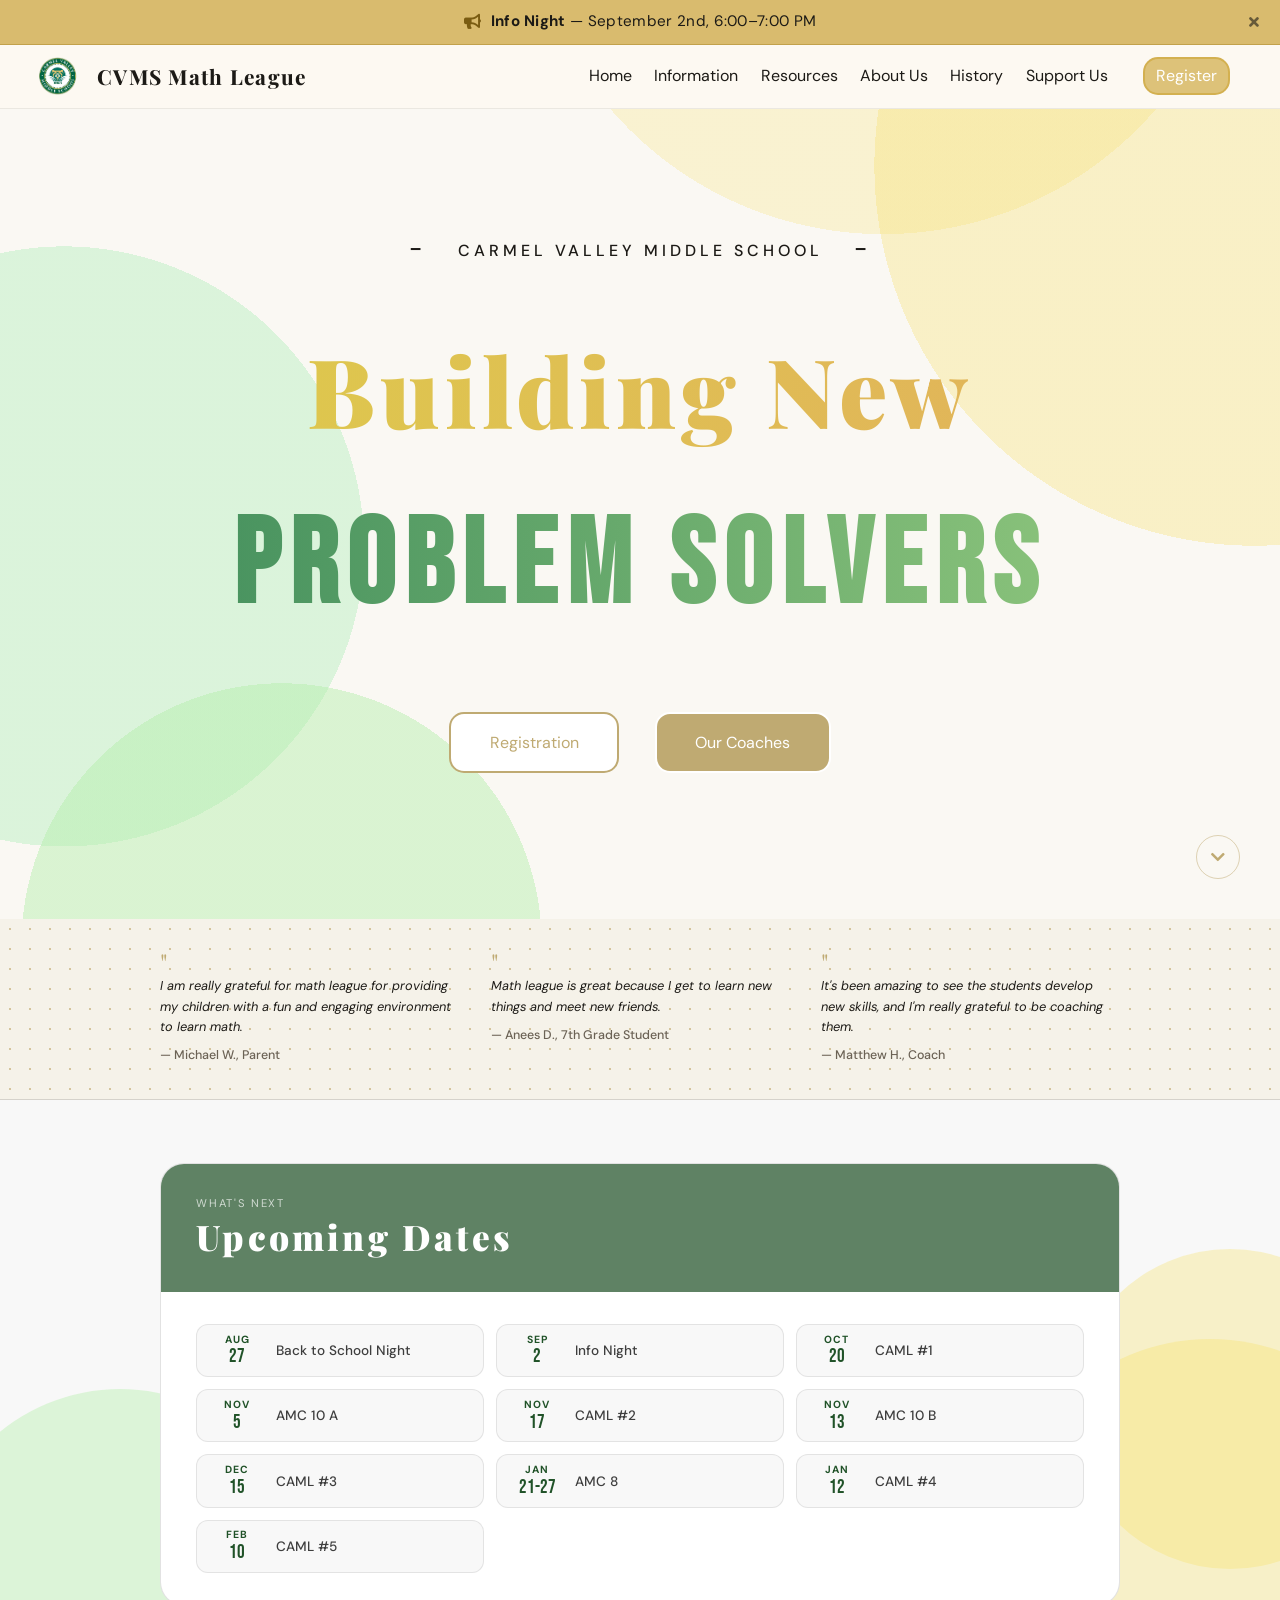
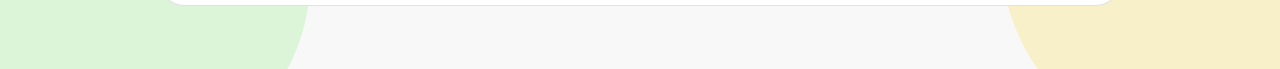
==== index.html @ 403bf240 "banner" ====
<!doctype html>
<html lang="en">
  <head>
    <!-- Google tag (gtag.js) -->
    <script async src="https://www.googletagmanager.com/gtag/js?id=G-4E631X28H0"></script>
    <script>
      window.dataLayer = window.dataLayer || [];
      function gtag(){dataLayer.push(arguments);}
      gtag('js', new Date());

      gtag('config', 'G-4E631X28H0');
    </script>
    <meta charset="UTF-8" />
    <meta
      name="viewport"
      content="width=device-width, initial-scale=1.0, viewport-fit=cover"
    />
    <title>CVMS Math League</title>
    <link rel="preconnect" href="https://fonts.googleapis.com" />
    <link rel="preconnect" href="https://fonts.gstatic.com" crossorigin />
    <link
      href="https://fonts.googleapis.com/css2?family=Playfair+Display:ital,wght@0,400..900;1,400..900&display=swap"
      rel="stylesheet"
    />
    <link
      href="https://fonts.googleapis.com/css2?family=Bebas+Neue&display=swap"
      rel="stylesheet"
    />
    <link
      href="https://fonts.googleapis.com/css2?family=DM+Sans:wght@300;400;500&family=DM+Serif+Display:ital@0;1&display=swap"
      rel="stylesheet"
    />
    <link rel="stylesheet" href="global.css" />
    <link rel="stylesheet" href="home.css" />
    <link
      rel="stylesheet"
      href="https://use.fontawesome.com/releases/v5.14.0/css/all.css"
    />
  </head>
  <body>
    <div class="container">
      <div class="announcement-banner" id="announcement-banner">
        <p class="announcement-banner__text">
          <i class="fas fa-bullhorn"></i>
          <span><strong>Info Night</strong> &mdash; September 2nd, 6:00&ndash;7:00 PM</span>
        </p>
        <button
          class="announcement-banner__close"
          id="announcement-close"
          aria-label="Dismiss announcement"
        >
          <i class="fas fa-times"></i>
        </button>
      </div>

      <nav class="navbar">
        <div class="navbar__container">
          <a href="index.html" id="navbar__logo">
            <img src="images/logo.png" class="navbar__logo-img" />
            <span class="navbar__logo-text">CVMS Math League</span>
          </a>
          <div class="navbar__toggle" id="mobile-menu">
            <span class="bar"></span>
            <span class="bar"></span>
            <span class="bar"></span>
          </div>
          <ul class="navbar__menu">
            <li class="navbar__item">
              <a href="index.html" class="navbar__links">Home </a>
            </li>
            <li class="navbar__item">
              <a href="info.html" class="navbar__links">Information </a>
            </li>
            <li class="navbar__item">
              <a href="resources.html" class="navbar__links">Resources </a>
            </li>
            <li class="navbar__item">
              <a href="about.html" class="navbar__links">About Us </a>
            </li>
            <li class="navbar__item">
              <a href="history.html" class="navbar__links"> History </a>
            </li>
            <li class="navbar__item">
              <a href="support.html" class="navbar__links">Support Us </a>
            </li>
            <li class="navbar__button">
              <a href="register.html" class="button">Register</a>
            </li>
          </ul>
        </div>
      </nav>

      <div class="main">
        <div class="main__container">
          <!-- Desktop -->
          <p class="main__header desktop-only">
            <span>-</span> CARMEL VALLEY MIDDLE SCHOOL <span>-</span>
          </p>
          <h1 class="desktop-only main__h1">Building New</h1>
          <h2 class="desktop-only main__h2">Problem Solvers</h2>

          <!-- Mobile -->
          <h1 class="mobile-only mobile__h1">CVMS</h1>
          <h2 class="mobile-only mobile__h2">Math League</h2>

          <div class="buttons">
            <a href="register.html" class="button1">Registration</a>
            <a href="about.html" class="button2">Our Coaches</a>
          </div>
        </div>

        <!-- Floating scroll indicator -->
        <a
          href="#dates"
          class="scroll-hint"
          aria-label="Jump to Important Dates"
        >
          <i class="fas fa-chevron-down"></i>
        </a>
      </div>

      <!-- Testimonial band -->
      <div class="quote-band">
        <div class="quote-item">
          <div class="quote-icon">"</div>
          <div class="quote-text">
            I am really grateful for math league for providing my
            children with a fun and engaging environment to learn math.
          </div>
          <div class="quote-author">— Michael W., Parent</div>
        </div>
        <div class="quote-item">
          <div class="quote-icon">"</div>
          <div class="quote-text">
            Math league is great because I get to learn new things and meet new
            friends.
          </div>
          <div class="quote-author">— Anees D., 7th Grade Student</div>
        </div>
        <div class="quote-item">
          <div class="quote-icon">"</div>
          <div class="quote-text">
            It's been amazing to see the students develop new skills, and I'm
            really grateful to be coaching them.
          </div>
          <div class="quote-author">— Matthew H., Coach</div>
        </div>
      </div>

      <!-- Upcoming dates -->
      <div class="dates-card-wrap" id="dates">
        <div class="dates-card">
          <div class="dates-header">
            <div class="dates-eyebrow">What's Next</div>
            <h2 class="dates-title">Upcoming Dates</h2>
          </div>
          <div class="dates-body">
            <div class="dates-grid">
              <div class="date-chip">
                <div class="date-chip-date">
                  <span class="date-chip-month">Aug</span
                  ><span class="date-chip-num">27</span>
                </div>
                <div class="date-chip-label">Back to School Night</div>
              </div>
              <div class="date-chip">
                <div class="date-chip-date">
                  <span class="date-chip-month">Sep</span
                  ><span class="date-chip-num">2</span>
                </div>
                <div class="date-chip-label">Info Night</div>
              </div>
              <div class="date-chip">
                <div class="date-chip-date">
                  <span class="date-chip-month">Oct</span
                  ><span class="date-chip-num">20</span>
                </div>
                <div class="date-chip-label">CAML #1</div>
              </div>
              <div class="date-chip">
                <div class="date-chip-date">
                  <span class="date-chip-month">Nov</span
                  ><span class="date-chip-num">5</span>
                </div>
                <div class="date-chip-label">AMC 10 A</div>
              </div>
              <div class="date-chip">
                <div class="date-chip-date">
                  <span class="date-chip-month">Nov</span
                  ><span class="date-chip-num">17</span>
                </div>
                <div class="date-chip-label">CAML #2</div>
              </div>
              <div class="date-chip">
                <div class="date-chip-date">
                  <span class="date-chip-month">Nov</span
                  ><span class="date-chip-num">13</span>
                </div>
                <div class="date-chip-label">AMC 10 B</div>
              </div>
              <div class="date-chip">
                <div class="date-chip-date">
                  <span class="date-chip-month">Dec</span
                  ><span class="date-chip-num">15</span>
                </div>
                <div class="date-chip-label">CAML #3</div>
              </div>
              <div class="date-chip">
                <div class="date-chip-date">
                  <span class="date-chip-month">Jan</span
                  ><span class="date-chip-num">21-27</span>
                </div>
                <div class="date-chip-label">AMC 8</div>
              </div>
              <div class="date-chip">
                <div class="date-chip-date">
                  <span class="date-chip-month">Jan</span
                  ><span class="date-chip-num">12</span>
                </div>
                <div class="date-chip-label">CAML #4</div>
              </div>
              <!-- <div class="date-chip">
                <div class="date-chip-date">
                  <span class="date-chip-month">Feb</span
                  ><span class="date-chip-num">9</span>
                </div>
                <div class="date-chip-label">AIME</div>
              </div> -->
              <div class="date-chip">
                <div class="date-chip-date">
                  <span class="date-chip-month">Feb</span
                  ><span class="date-chip-num">10</span>
                </div>
                <div class="date-chip-label">CAML #5</div>
              </div>
              <!-- <div class="date-chip">
                <div class="date-chip-date">
                  <span class="date-chip-month">Mar</span
                  ><span class="date-chip-num">16</span>
                </div>
                <div class="date-chip-label">MC Chapter</div>
              </div> -->
              <!-- <div class="date-chip">
                <div class="date-chip-date">
                  <span class="date-chip-month">Apr</span
                  ><span class="date-chip-num">10</span>
                </div>
                <div class="date-chip-label">MC State</div>
              </div> -->
              <!-- <div class="date-chip">
                <div class="date-chip-date">
                  <span class="date-chip-month">May</span
                  ><span class="date-chip-num">5</span>
                </div>
                <div class="date-chip-label">Last Class</div>
              </div>
              <div class="date-chip">
                <div class="date-chip-date">
                  <span class="date-chip-month">May</span
                  ><span class="date-chip-num">7</span>
                </div>
                <div class="date-chip-label">Closing Party</div>
              </div> -->
            </div>
          </div>
        </div>
        <div class="dates-bubble dates-bubble--1"></div>
        <div class="dates-bubble dates-bubble--2"></div>
        <div class="dates-bubble dates-bubble--3"></div>
      </div>
    </div>
    <script src="home.js"></script>
  </body>
</html>
---- global.css ----
* {
    box-sizing: border-box;
    margin: 0;
    padding: 0;
    font-family: 'DM Sans', sans-serif;
}

html {
    scroll-behavior: smooth;
    background-color: #faf8f3;
}

body {
    margin: 0;
    padding: 0;
    background-color: #faf8f3;
    min-height: 100%;
}

.navbar {
    background-color: #fdf9f2;
    height: 64px;
    display: flex;
    justify-content: space-between;
    align-items: center;
    font-size: 1.1rem;
    position: relative;
    z-index: 999;
    line-height: 1;
}

.navbar__container {
    border-bottom: 1px solid rgba(31, 30, 30, 0.08);
    display: flex;
    justify-content: space-between;
    align-items: center;
    height: 100%;
    width: 100%;
    z-index: 999;
}

#navbar__logo {
    padding-left: 2vw;
    display: flex;
    align-items: center;
    text-decoration: none;
}

.navbar__logo-text {
    font-family: 'Playfair Display', sans-serif;
    font-weight: 750;
    font-size: 1.7rem;
    letter-spacing: 0.1vw;
    color: #1c1a16;
    cursor: pointer;
    padding: 0.1em 0.05em;
}

.navbar__logo-img {
    display: block;
    width: 6vw;
    height: 6vw;
    max-width: 100px;
    max-height: 100px;
    object-fit: contain;
    cursor: pointer;
}

.navbar__menu {
    display: flex;
    align-items: center;
    list-style: none;
    padding-right: 2vw;
}

.navbar__links {
    color: #1c1a16;
    display: flex;
    align-items: center;
    justify-content: center;
    text-decoration: none;
    padding: 0 0.85rem;
}

.navbar__button {
    display: flex;
    justify-content: center;
    align-items: center;
    padding: 0 1.5rem;
}

.button {
    display: flex;
    justify-content: center;
    align-items: center;
    text-decoration: none;
    padding: 1vh 1.5vw;
    border: none;
    border-radius: 15px;
    background: #cda63ba9;
    color: white;
    border: 2px solid #cda63ba9;
}

.button:hover {
    background: white;
    color: #bfaa72;
    border: 2px solid #bfaa72;
    transition: all 0.3s ease;
}

.navbar__links:hover {
    color: #c7af6e;
    transition: all 0.35s ease-out;
}

.eyebrow {
    font-family: 'Bebas Neue', sans-serif;
    font-size: clamp(1.2rem, 2vw, 1.9rem);
    font-weight: 900;
    letter-spacing: 0.2rem;
    line-height: 1.5;
    color: #195923c1;
}

h2 {
    font-family: 'Playfair Display', sans-serif;
    font-size: clamp(2.5rem, 10vw, 3.5rem);
    font-weight: 900;
    letter-spacing: 0.2rem;
    line-height: 1.3;
    text-align: left;
    color: #195923c1;
    margin-bottom: 1rem;
}

h3 {
    font-family: 'Playfair Display', sans-serif;
    font-size: clamp(1rem, 10vw, 1.5rem);
    font-weight: 900;
    letter-spacing: 0.1rem;
    line-height: 1.5;
    text-align: left;
    color: #1b6927a9;
}

h4 {
    font-size: clamp(0.85rem, 1.2vw, 1rem);
    font-weight: 400;
    line-height: 1.5;
    text-align: left;
}

p {
    font-size: clamp(0.85rem, 1.2vw, 1rem);
    line-height: 1.5;
    text-align: left;
}

/* ── 1400px ── */
@media screen and (max-width: 1400px) {
    #navbar__logo {
        padding-left: 1.5vw;
    }

    .navbar__links {
        padding: 0 0.7rem;
        font-size: 1rem;
    }

    .navbar__logo-text {
        font-size: 1.3rem;
    }

    .button {
        padding: 1vh 0.7rem;
        font-size: 1rem;
    }
}

/* ── Mobile navbar — minimal style ── */
@media screen and (max-width: 1000px) {
    .navbar {
        height: 64px;
        z-index: 1000;
        position: sticky;
        top: 0;
    }

    .navbar__menu {
        background-color: #fdf9f2;
        position: absolute;
        top: 64px;
        left: 0;
        right: 0;
        width: 100%;
        flex-direction: column;
        align-items: stretch;
        opacity: 0;
        pointer-events: none;
        transform: translateY(-8px);
        transition: opacity 0.3s ease, transform 0.3s ease;
        z-index: 999;
        padding: 6px 20px 20px;
    }

    .navbar__menu.active {
        opacity: 1;
        pointer-events: auto;
        transform: translateY(0);
        border-bottom: 0.5px solid rgba(31, 30, 30, 0.08);
        box-shadow: 0 8px 24px rgba(0, 0, 0, 0.06);
    }

    .navbar__toggle .bar {
        display: block;
        width: 25px;
        height: 3px;
        background: #1c1a16;
        cursor: pointer;
        transition: all 0.3s ease-in-out;
        border-radius: 2px;
    }

    .navbar__toggle {
        display: flex;
        flex-direction: column;
        justify-content: center;
        align-items: center;
        gap: 5px;
    }

    .navbar__item {
        width: 100%;
    }

    .navbar__links {
        font-size: 0.9rem;
        font-weight: 400;
        padding: 13px 0;
        width: 100%;
        justify-content: flex-start;
        border-radius: 0;
        border-bottom: 0.5px solid rgba(0, 0, 0, 0.06);
        background-color: transparent;
        margin: 0;
    }

    .navbar__item:last-of-type .navbar__links {
        border-bottom: none;
    }

    .navbar__links:hover {
        color: #9c7c13;
        transition: 0.2s all;
    }

    .navbar__logo-img {
        height: 44px;
        width: 44px;
        max-height: unset;
        max-width: unset;
    }

    .navbar__logo-text {
        font-size: 1.3rem;
    }

    .navbar__button {
        width: 100%;
        padding: 0;
        margin-top: 16px;
    }

    .button {
        background: #bfaa72;
        border: 2px solid #bfaa72;
        color: white;
        border-radius: 12px;
        padding: 0.75rem;
        font-size: 0.9rem;
        font-weight: 500;
        width: 100%;
        letter-spacing: 0.03rem;
        text-align: center;
    }

    .button:hover {
        background: white;
        color: #bfaa72;
    }

    #mobile-menu {
        order: 1;
        margin-left: auto;
        margin-right: 16px;
        padding: 8px;
        cursor: pointer;
    }

    #mobile-menu.is-active .bar:nth-child(2) {
        opacity: 0;
    }

    #mobile-menu.is-active .bar:nth-child(1) {
        transform: translateY(7px) rotate(45deg);
    }

    #mobile-menu.is-active .bar:nth-child(3) {
        transform: translateY(-7px) rotate(-45deg);
    }
}

/* ── Header ── */
.header {
    height: auto;
    padding: 4vh 0;
    background-color: #f5f2e9;
    display: flex;
    flex-direction: column;
    justify-content: center;
    align-items: center;
    gap: 1.5rem;
    padding-top: 3vh;
    background-image: radial-gradient(circle, rgba(180, 150, 80, 0.651) 1px, transparent 1px);
    background-size: 20px 20px;
    border-bottom: 0.5px solid rgba(109, 109, 109, 0.241);
}

.subtext {
    width: 75vw;
    background-color: rgba(229, 203, 117, 0.671);
    height: auto;
    min-height: 5vh;
    font-size: clamp(0.6rem, 1.5vw, 0.9rem);
    line-height: 1.5;
    text-align: center;
    align-content: center;
    color: #1c1a16;
    letter-spacing: 0.02rem;
    border-radius: 20px;
    margin-bottom: 2vh;
    padding: 8px 16px;
}

h1 {
    font-family: 'Playfair Display', sans-serif;
    font-size: clamp(4rem, 10vw, 7rem);
    font-weight: 900;
    letter-spacing: 0.3rem;
    line-height: 1.5;
    text-align: center;
    color: rgb(220, 194, 109);
}

.header__links {
    display: flex;
    justify-content: center;
    align-items: center;
    gap: 6vw;
    flex-wrap: wrap;
}

.header__links a {
    font-size: clamp(0.85rem, 1.5vw, 1rem);
    text-decoration: none;
    color: #1c1a16;
    text-transform: uppercase;
    letter-spacing: 0.07rem;
}

.header__links a:hover {
    color: #9c7c13;
    transition: all 0.35s ease-out;
}

/* ── Mobile header ── */
@media screen and (max-width: 880px) {
    .header {
        padding: 4vh 6vw;
        gap: 1rem;
    }

    h1 {
        font-size: clamp(3rem, 12vw, 5rem);
    }

    h2 {
        font-size: clamp(2rem, 8vw, 2.5rem);
    }

    h4 {
        max-width: 100vw;
    }

    .header__links {
        gap: 4vw;
    }

    .header__links a {
        font-size: clamp(0.75rem, 3vw, 0.9rem);
    }

    .subtext {
        width: 90vw;
        padding: 10px 16px;
        font-size: clamp(0.5rem, 3vw, 0.8rem);
    }
}
---- home.css ----
/* ── Announcement banner ── */
.announcement-banner {
    display: flex;
    align-items: center;
    justify-content: center;
    gap: 1rem;
    position: relative;
    padding: 0.65rem 3rem;
    background-color: #d9bb6e;
    border-bottom: 1px solid rgba(157, 122, 24, 0.4);
    text-align: center;
}

.announcement-banner__text {
    display: flex;
    align-items: center;
    gap: 0.6rem;
    font-size: clamp(0.75rem, 1.5vw, 0.95rem);
    letter-spacing: 0.02rem;
    color: #1c1a16;
}

.announcement-banner__text i {
    color: #7a5c12;
}

.announcement-banner__close {
    position: absolute;
    right: 1rem;
    top: 50%;
    transform: translateY(-50%);
    background: none;
    border: none;
    cursor: pointer;
    color: #1c1a16;
    opacity: 0.6;
    font-size: 0.9rem;
    padding: 0.3rem;
    line-height: 1;
}

.announcement-banner__close:hover {
    opacity: 1;
}

@media screen and (max-width: 1000px) {
    .announcement-banner {
        padding: 0.6rem 2.5rem 0.6rem 1.25rem;
        justify-content: flex-start;
        text-align: left;
    }
}

/* ── Base ── */
.main {
    background-color: #faf8f3;
    height: 90vh;
    position: relative;
    overflow: visible;
    z-index: 1;
}

.main__container {
    padding-top: 6rem;
    padding-bottom: 6rem;
    height: 90vh;
    display: grid;
    grid-template-rows: auto auto auto auto;
    align-items: center;
    justify-items: center;
    justify-content: center;
    width: 100%;
    background-color: #faf8f3;
    background-image:
        radial-gradient(circle at 98% 7%, rgba(246, 220, 91, 0.296) 380px, transparent 380px),
        radial-gradient(circle at 69% -29%, rgba(247, 229, 138, 0.327) 360px, transparent 360px),
        radial-gradient(circle at 22% 103%, rgba(178, 238, 169, 0.451) 260px, transparent 260px),
        radial-gradient(circle at 5% 54%, rgba(138, 232, 157, 0.277) 300px, transparent 300px);
}

/* ── Desktop text ── */
.main__h1 {
    font-family: 'Playfair Display', sans-serif !important;
    font-size: clamp(4rem, 10vw, 6rem) !important;
    font-weight: 900 !important;
    letter-spacing: 0.3rem !important;
    line-height: 1.5 !important;
    text-align: center !important;
    background: linear-gradient(to right, #dec64e, #e1b659) !important;
    -webkit-background-clip: text !important;
    -webkit-text-fill-color: transparent !important;
    color: transparent !important;
}

.main__h2 {
    font-family: 'Bebas Neue', serif !important;
    font-size: clamp(5rem, 10vw, 7.5rem) !important;
    letter-spacing: 0.6rem !important;
    line-height: 0.9 !important;
    text-align: center !important;
    background: linear-gradient(to right, #4a9460, #88c17a) !important;
    -webkit-background-clip: text !important;
    -webkit-text-fill-color: transparent !important;
    color: transparent !important;
}

.main__header {
    color: #1c1a16;
    font-family: 'DM Sans', sans-serif;
    font-size: clamp(1rem, 1vw, 1.5rem);
    font-weight: 500;
    letter-spacing: 0.25em;
    text-align: center;
    text-transform: uppercase;
    white-space: nowrap;
}

.main__header span {
    display: inline-block;
    width: 5vw;
    max-width: 100px;
    font-size: clamp(1rem, 4vw, 1.5rem);
    color: #1c1a16;
    white-space: nowrap;
}

.main__container .buttons {
    display: flex;
    justify-content: center;
    align-items: center;
    padding: 1.5rem;
}

.main__container .buttons a {
    display: flex;
    justify-content: center;
    align-items: center;
    text-decoration: none;
    padding: 2vh 3vw;
    margin: 0 2vh;
    border: 2px solid white;
    border-radius: 15px;
    background: #bfaa72;
    color: white;
    white-space: nowrap;
}

.main__container .buttons .button1 {
    border-color: #bfaa72;
    color: #bfaa72;
    background: white;
}

.main__container .buttons .button1:hover {
    border-color: white;
    color: white;
    background: #bfaa72;
}

.main__container .buttons .button2:hover {
    border-color: #bfaa72;
    color: #bfaa72;
    background: white;
}

/* ── Show/hide ── */
.mobile-only {
    display: none !important;
}

.desktop-only {
    display: block !important;
}

/* ── Mobile ── */
@media screen and (max-width: 800px) {
    .desktop-only {
        display: none !important;
    }

    .mobile-only {
        display: block !important;
    }

    .main {
        height: calc(100dvh - 64px);
    }

    .main__container {
        height: 100%;
        padding: 0 24px;
        display: flex;
        flex-direction: column;
        align-items: flex-start;
        justify-content: center;
        gap: 0;
        background-image:
        radial-gradient(circle at 105% 5%, rgba(246, 220, 91, 0.35) 160px, transparent 160px),
        radial-gradient(circle at 80% -10%, rgba(247, 229, 138, 0.3) 140px, transparent 130px),
        radial-gradient(circle at -5% 72%, rgba(138, 232, 157, 0.3) 130px, transparent 130px),
        radial-gradient(circle at 10% 100%, rgba(178, 238, 169, 0.45) 140px, transparent 140px);
    }

    .mobile__h1 {
        font-family: 'Playfair Display', sans-serif !important;
        font-size: 72px !important;
        font-weight: 900 !important;
        letter-spacing: -0.01em !important;
        line-height: 1.2 !important;
        text-align: left !important;
        background: linear-gradient(to right, #dec64e, #c9a832) !important;
        -webkit-background-clip: text !important;
        -webkit-text-fill-color: transparent !important;
        color: transparent !important;
    }

    .mobile__h2 {
        font-family: 'Playfair Display', sans-serif !important;
        font-size: 64px !important;
        font-weight: 900 !important;
        letter-spacing: -0.01em !important;
        line-height: 1.2 !important;
        text-align: left !important;
        background: linear-gradient(to right, #4a9460, #6bb87e) !important;
        -webkit-background-clip: text !important;
        -webkit-text-fill-color: transparent !important;
        color: transparent !important;
        margin-bottom: 0;
    }

    .main__container .buttons {
        padding: 1.5rem 0 0;
        gap: 0.6rem;
        justify-content: flex-start;
    }

    .main__container .buttons a {
        padding: 0.65rem 1.3rem;
        font-size: 0.9rem;
        margin: 0;
        border-radius: 12px;
    }
}

@media screen and (max-width: 400px) {
    .mobile__h1 {
        font-size: 58px !important;
    }

    .mobile__h2 {
        font-size: 52px !important;
    }
}

/* ── Scroll hint ── */
.scroll-hint {
    position: absolute;
    bottom: 40px;
    right: 40px;
    display: flex;
    align-items: center;
    justify-content: center;
    width: 44px;
    height: 44px;
    border: 1.5px solid rgba(191, 170, 114, 0.5);
    border-radius: 50%;
    font-size: 1rem;
    color: #bfaa72;
    text-decoration: none;
    animation: scrollHintBounce 2s ease-in-out infinite;
    transition: border-color 0.25s ease, background-color 0.25s ease;
    z-index: 2;
}

.scroll-hint:hover {
    border-color: #bfaa72;
    background-color: rgba(191, 170, 114, 0.08);
}

@keyframes scrollHintBounce {

    0%,
    100% {
        transform: translateY(0);
    }

    50% {
        transform: translateY(8px);
    }
}

@media (prefers-reduced-motion: reduce) {
    .scroll-hint {
        animation: none;
    }
}

@media screen and (max-width: 800px) {
    .scroll-hint {
        bottom: 26px;
        right: 26px;
    }
}

/* ── Divider ── */
.section-divider {
    display: flex;
    align-items: center;
    justify-content: center;
    gap: 12px;
    padding: 1.2rem 0;
    background-color: #faf8f3;
    position: relative;
    z-index: 1;
}

.divider-line {
    width: 60px;
    height: 1px;
    background: rgba(191, 170, 114, 0.4);
}

.divider-dot {
    width: 6px;
    height: 6px;
    border-radius: 50%;
    background: #bfaa72;
}

/* ── Testimonials ── */
.testimonials {
    padding: 7vh 12.5vw;
    background-color: #faf8f3;
    border-bottom: 0.5px solid rgba(109, 109, 109, 0.241);
}

.testimonials .eyebrow {
    font-family: 'Bebas Neue', sans-serif;
    font-size: clamp(1.2rem, 2vw, 1.9rem);
    font-weight: 900;
    letter-spacing: 0.2rem;
    color: #195923c1;
}

.testimonials h2 {
    margin-bottom: 0.3rem;
}

.test-grid {
    display: grid;
    grid-template-columns: repeat(3, 1fr);
    gap: 1.5rem;
    margin-top: 2rem;
}

.test-card {
    background: white;
    border: 0.5px solid rgba(109, 109, 109, 0.2);
    border-radius: 20px;
    padding: 1.8rem 1.6rem;
    display: flex;
    flex-direction: column;
    gap: 1rem;
}

.quote-icon {
    font-size: 1.3rem;
    color: #cda63ba9;
}

.test-text {
    font-size: clamp(0.85rem, 1.1vw, 0.95rem);
    color: #333;
    line-height: 1.7;
    font-style: italic;
    flex: 1;
}

.test-footer {
    padding-top: 1rem;
    border-top: 0.5px solid rgba(109, 109, 109, 0.12);
}

.test-author {
    font-family: 'DM Sans', sans-serif;
    font-size: 0.85rem;
    font-weight: 500;
    color: #1c1a16;
}

.test-role {
    font-size: 0.75rem;
    color: rgba(0, 0, 0, 0.4);
    margin-top: 2px;
}

@media screen and (max-width: 900px) {
    .test-grid {
        grid-template-columns: 1fr;
    }
}

@media screen and (max-width: 600px) {
    .testimonials {
        padding: 5vh 6vw;
    }
}

/* ── Testimonial band ── */
.quote-band {
    background-color: #f5f2e9;
    background-image: radial-gradient(circle, rgba(180, 150, 80, 0.5) 1px, transparent 1px);
    background-size: 20px 20px;
    border-bottom: 0.5px solid rgba(109, 109, 109, 0.241);
    padding: 4vh 12.5vw;
    display: grid;
    grid-template-columns: repeat(3, 1fr);
    gap: 2rem;
    position: relative;
    z-index: 1;
}

.quote-item {
    display: flex;
    flex-direction: column;
    gap: 0.4rem;
}

.quote-icon {
    font-family: 'Playfair Display', sans-serif;
    font-size: 1.6rem;
    color: #bfaa72;
    line-height: 0.6;
}

.quote-text {
    font-size: clamp(0.8rem, 1vw, 0.9rem);
    color: #1c1a16;
    font-style: italic;
    line-height: 1.6;
}

.quote-author {
    font-size: 0.78rem;
    color: #6b6255;
    font-weight: 500;
    margin-top: 0.2rem;
}

@media screen and (max-width: 900px) {
    .quote-band {
        grid-template-columns: 1fr;
        gap: 1.5rem;
    }
}

/* ── Upcoming dates ── */
.dates-card-wrap {
    padding: 7vh 12.5vw;
    background-color: #f8f8f8;
    position: relative;
    overflow: hidden;
}

.dates-card {
    background: white;
    border-radius: 24px;
    overflow: hidden;
    border: 0.5px solid rgba(109, 109, 109, 0.2);
    position: relative;
    z-index: 1;
}

.dates-header {
    background: #205228b7;
    padding: 2rem 2.2rem;
}

.dates-eyebrow {
    font-family: 'DM Sans', sans-serif;
    font-size: 0.7rem;
    letter-spacing: 0.15em;
    color: rgba(255, 255, 255, 0.7);
    text-transform: uppercase;
    margin-bottom: 4px;
}

.dates-title {
    font-family: 'Playfair Display', sans-serif;
    font-size: clamp(1.6rem, 3vw, 2.2rem);
    font-weight: 900;
    color: white;
    margin-bottom: 0;
}

.dates-body {
    padding: 2rem 2.2rem;
}

.dates-grid {
    display: grid;
    grid-template-columns: repeat(3, 1fr);
    gap: 0.75rem;
}

.date-chip {
    display: flex;
    align-items: center;
    gap: 0.9rem;
    background: #f8f8f8;
    border: 0.5px solid rgba(109, 109, 109, 0.15);
    border-radius: 12px;
    padding: 0.6rem 1rem;
}

.date-chip-date {
    flex-shrink: 0;
    display: flex;
    flex-direction: column;
    align-items: center;
    justify-content: center;
    width: 3rem;
    line-height: 1;
    /* padding-right: 0.9rem;
    border-right: 1px solid rgba(109, 109, 109, 0.2); */
}

.date-chip-month {
    font-family: 'DM Sans', sans-serif;
    font-size: 0.65rem;
    font-weight: 700;
    letter-spacing: 0.1em;
    text-transform: uppercase;
    color: #205228;
}

.date-chip-num {
    font-family: 'Bebas Neue', sans-serif;
    font-size: 1.2rem;
    color: #205228;
    margin-top: 0.15rem;
}

.date-chip-label {
    font-size: 0.85rem;
    font-weight: 500;
    color: rgba(0, 0, 0, 0.75);
}

.dates-bubble {
    position: absolute;
    border-radius: 50%;
    pointer-events: none;
    z-index: 0;
}

.dates-bubble--1 {
    width: 380px;
    height: 380px;
    left: -70px;
    bottom: -100px;
    background: rgba(178, 238, 169, 0.4);
}

.dates-bubble--2 {
    width: 320px;
    height: 320px;
    right: -110px;
    bottom: 100px;
    background: rgba(246, 220, 91, 0.3);
}

.dates-bubble--3 {
    width: 420px;
    height: 420px;
    right: -140px;
    bottom: -90px;
    background: rgba(246, 220, 91, 0.3);
}

@media screen and (max-width: 900px) {
    .dates-grid {
        grid-template-columns: repeat(2, 1fr);
    }
}

@media screen and (max-width: 600px) {
    .dates-card-wrap {
        padding: 4vh 6vw;
    }

    .dates-header {
        padding: 1.5rem 1.5rem;
    }

    .dates-body {
        padding: 1.5rem;
    }

    .dates-grid {
        grid-template-columns: repeat(2, 1fr);
    }
}
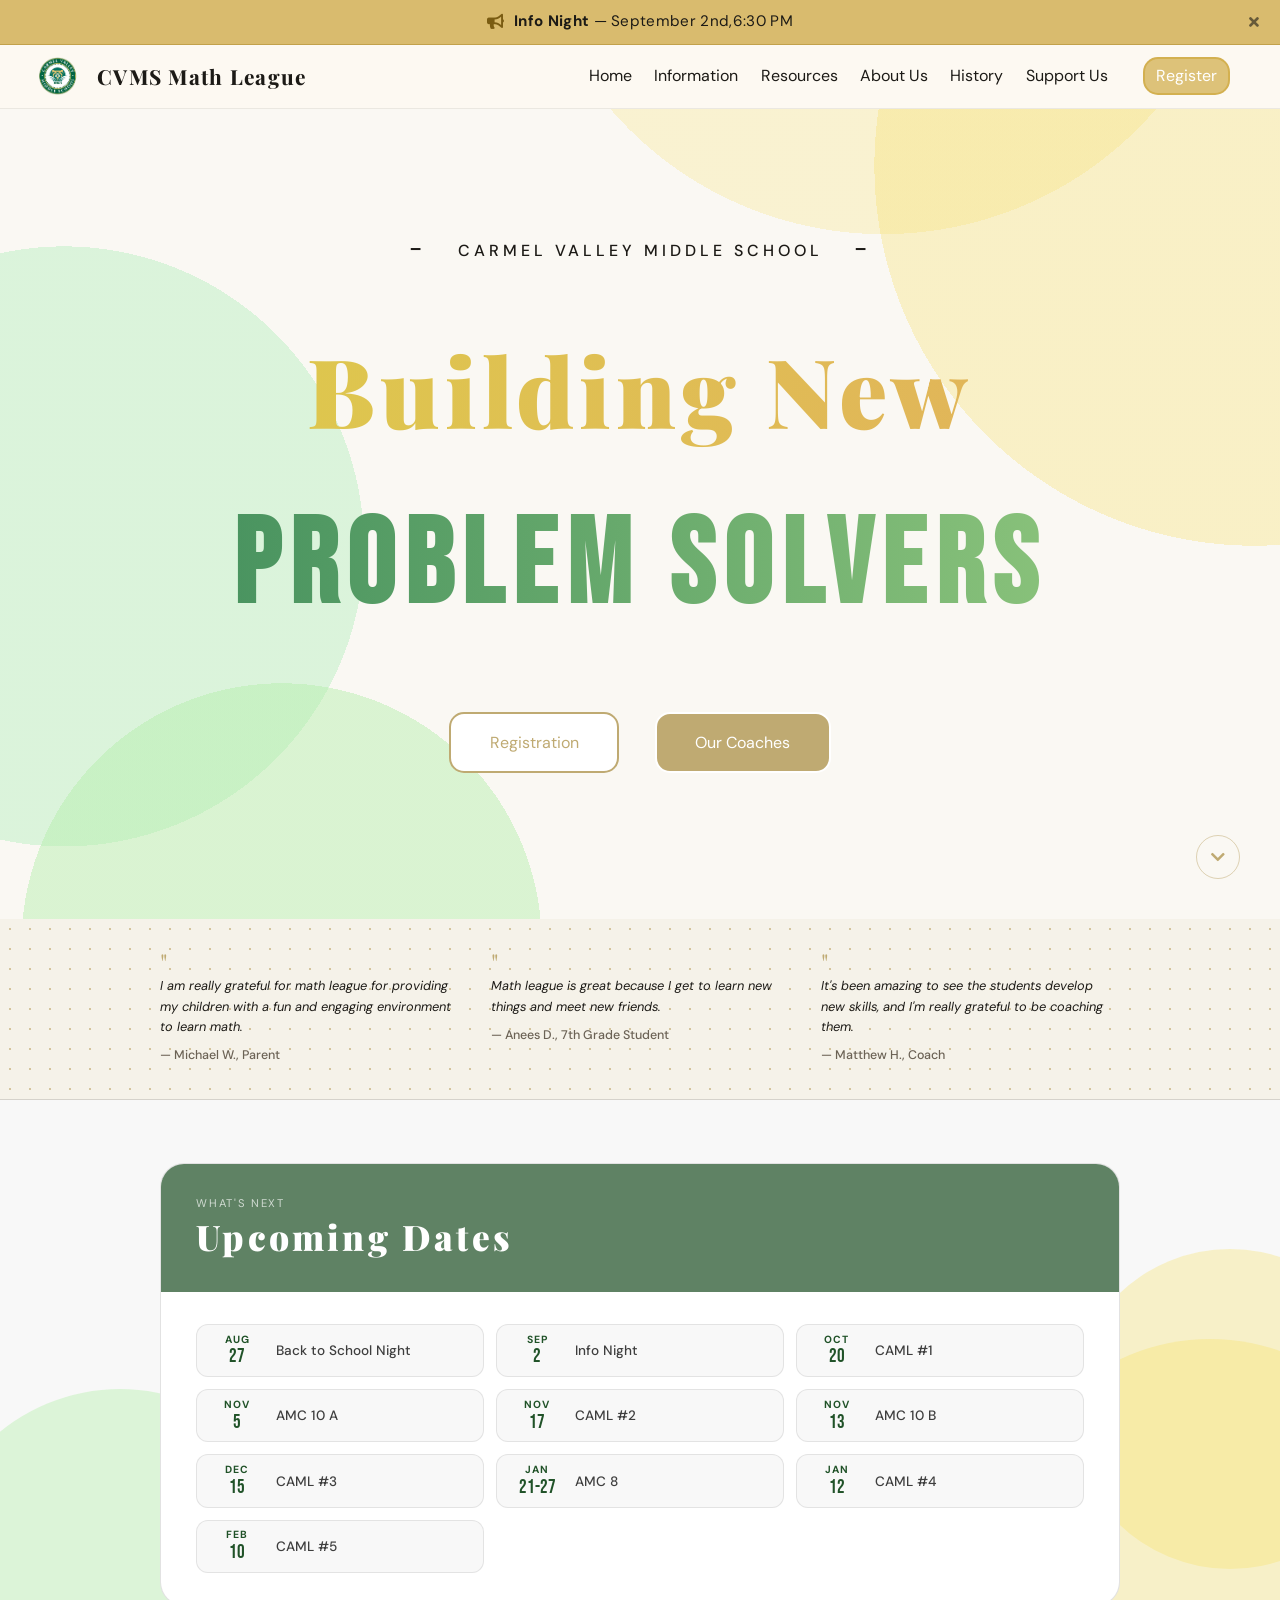
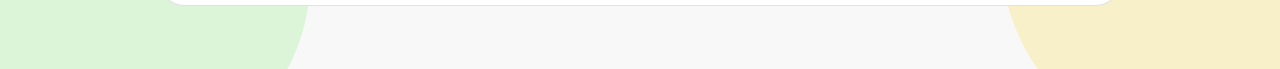
==== commit 658a60cd: "bruce banner" ====
--- a/index.html
+++ b/index.html
@@ -42,7 +42,7 @@
       <div class="announcement-banner" id="announcement-banner">
         <p class="announcement-banner__text">
           <i class="fas fa-bullhorn"></i>
-          <span><strong>Info Night</strong> &mdash; September 2nd, 6:00&ndash;7:00 PM</span>
+          <span><strong>Info Night</strong> &mdash; September 2nd,6:30 PM</span>
         </p>
         <button
           class="announcement-banner__close"
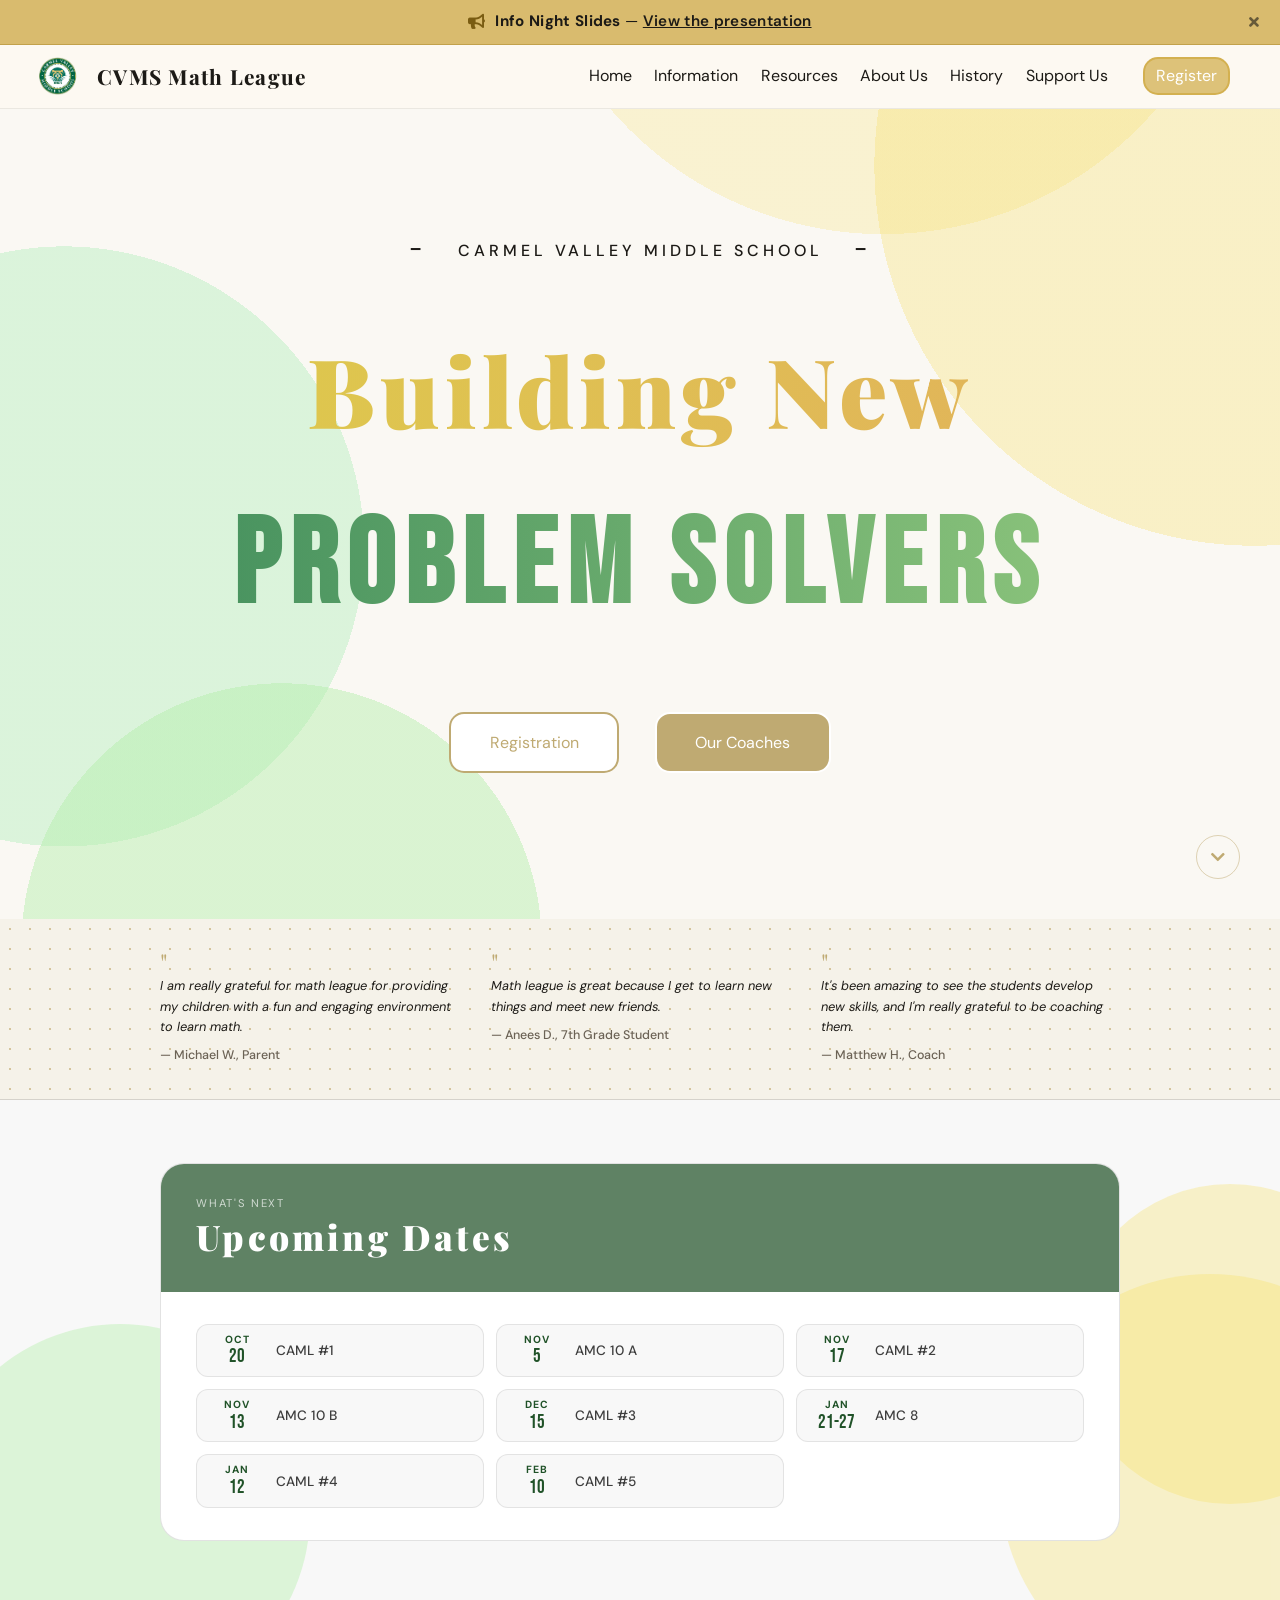
==== commit 2dae9ae7: "change stuff" ====
--- a/index.html
+++ b/index.html
@@ -42,7 +42,15 @@
       <div class="announcement-banner" id="announcement-banner">
         <p class="announcement-banner__text">
           <i class="fas fa-bullhorn"></i>
-          <span><strong>Info Night</strong> &mdash; September 2nd,6:30 PM</span>
+          <span
+            ><strong>Info Night Slides</strong> &mdash;
+            <a
+              href="https://docs.google.com/presentation/d/1dHXfAB-e7oYoyfMh85GsA4qIGoHsvQyfCL0MAmd6G4w/edit?usp=sharing"
+              target="_blank"
+              rel="noopener"
+              >View the presentation</a
+            ></span
+          >
         </p>
         <button
           class="announcement-banner__close"
@@ -156,20 +164,7 @@
           </div>
           <div class="dates-body">
             <div class="dates-grid">
-              <div class="date-chip">
-                <div class="date-chip-date">
-                  <span class="date-chip-month">Aug</span
-                  ><span class="date-chip-num">27</span>
-                </div>
-                <div class="date-chip-label">Back to School Night</div>
-              </div>
-              <div class="date-chip">
-                <div class="date-chip-date">
-                  <span class="date-chip-month">Sep</span
-                  ><span class="date-chip-num">2</span>
-                </div>
-                <div class="date-chip-label">Info Night</div>
-              </div>
+            
               <div class="date-chip">
                 <div class="date-chip-date">
                   <span class="date-chip-month">Oct</span
@@ -222,7 +217,7 @@
               <!-- <div class="date-chip">
                 <div class="date-chip-date">
                   <span class="date-chip-month">Feb</span
-                  ><span class="date-chip-num">9</span>
+                  ><span class="date-chip-num">5-6</span>
                 </div>
                 <div class="date-chip-label">AIME</div>
               </div> -->
@@ -235,15 +230,15 @@
               </div>
               <!-- <div class="date-chip">
                 <div class="date-chip-date">
+                  <span class="date-chip-month">Feb</span
+                  ><span class="date-chip-num">TBD</span>
+                </div>
+                <div class="date-chip-label">MC Chapter</div>
+              </div> -->
+              <!-- <div class="date-chip">
+                <div class="date-chip-date">
                   <span class="date-chip-month">Mar</span
-                  ><span class="date-chip-num">16</span>
-                </div>
-                <div class="date-chip-label">MC Chapter</div>
-              </div> -->
-              <!-- <div class="date-chip">
-                <div class="date-chip-date">
-                  <span class="date-chip-month">Apr</span
-                  ><span class="date-chip-num">10</span>
+                  ><span class="date-chip-num">TBD</span>
                 </div>
                 <div class="date-chip-label">MC State</div>
               </div> -->
--- a/home.css
+++ b/home.css
@@ -21,6 +21,16 @@
 }
 
 .announcement-banner__text i {
+    color: #7a5c12;
+}
+
+.announcement-banner__text a {
+    color: #1c1a16;
+    text-decoration: underline;
+    font-weight: 600;
+}
+
+.announcement-banner__text a:hover {
     color: #7a5c12;
 }
 
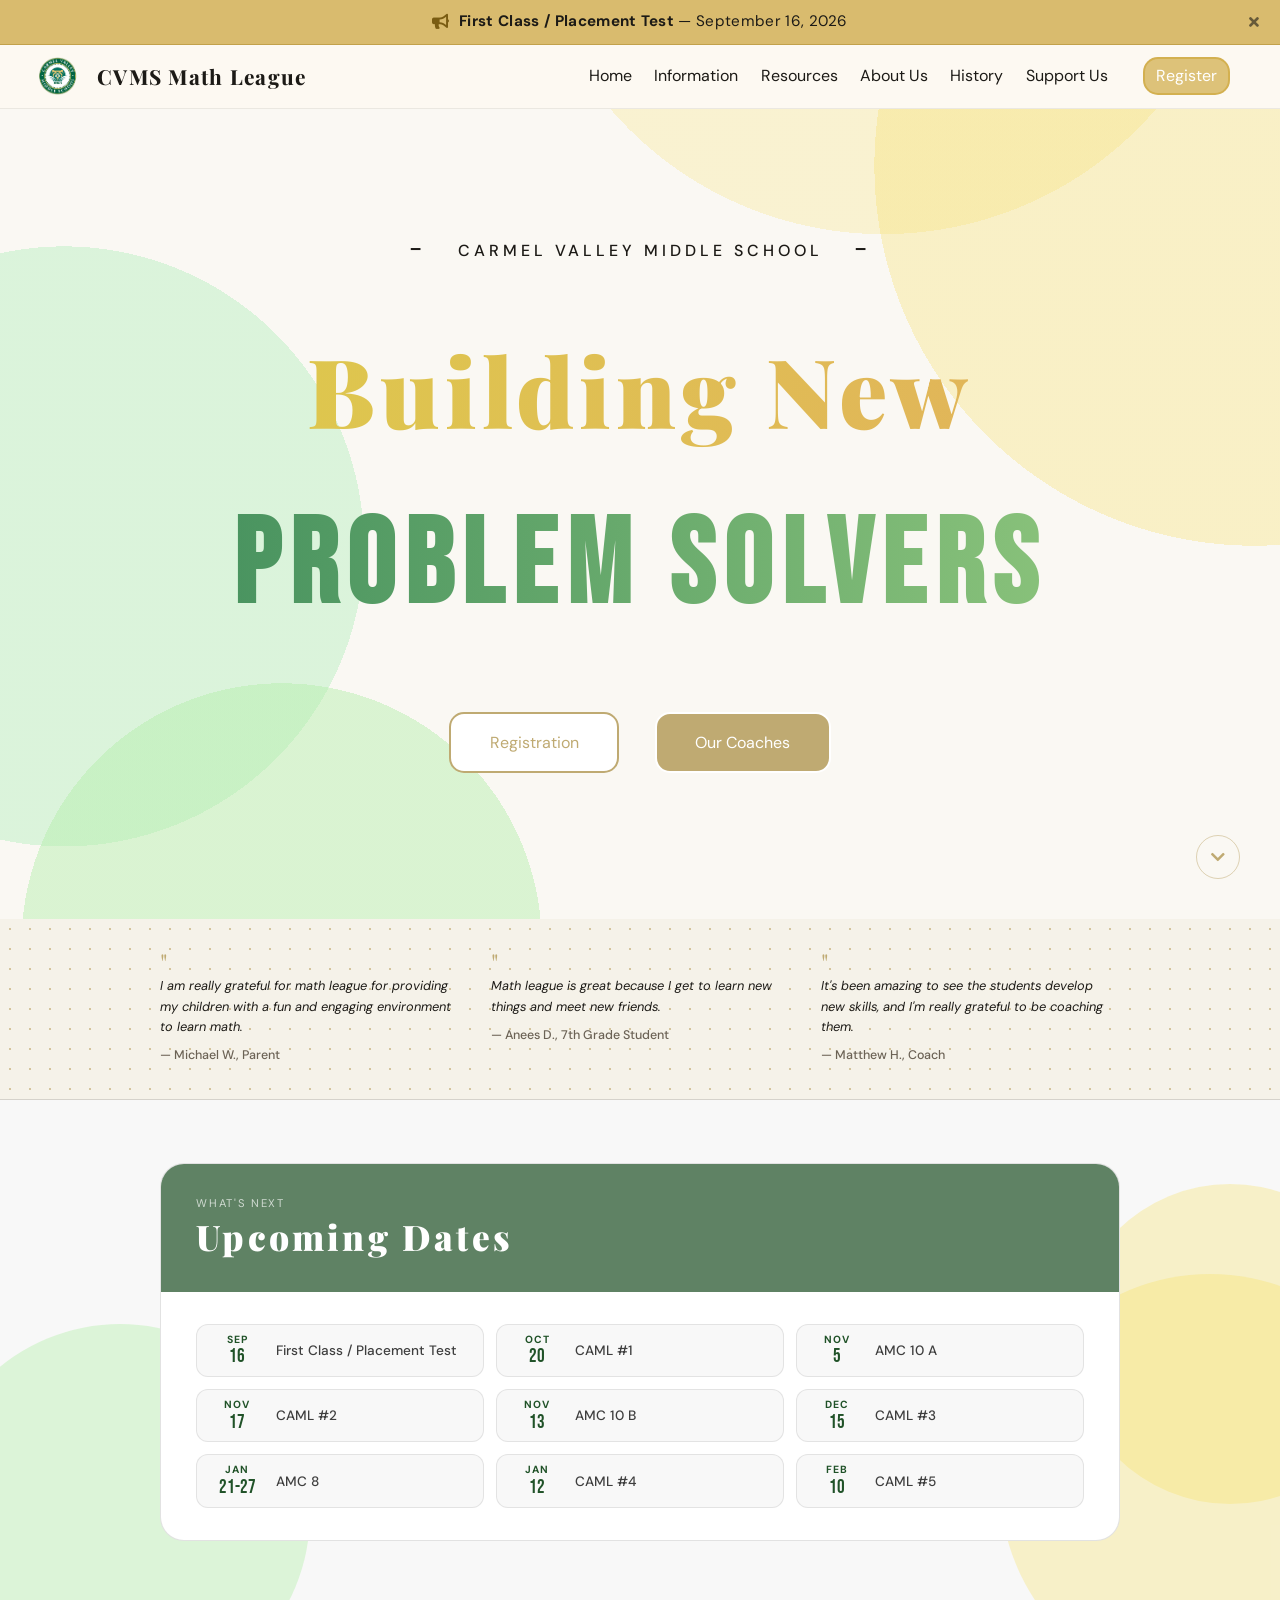
==== commit 09df1e75: "firstclass" ====
--- a/index.html
+++ b/index.html
@@ -1,248 +1,219 @@
 <!doctype html>
 <html lang="en">
-  <head>
-    <!-- Google tag (gtag.js) -->
-    <script async src="https://www.googletagmanager.com/gtag/js?id=G-4E631X28H0"></script>
-    <script>
-      window.dataLayer = window.dataLayer || [];
-      function gtag(){dataLayer.push(arguments);}
-      gtag('js', new Date());
-
-      gtag('config', 'G-4E631X28H0');
-    </script>
-    <meta charset="UTF-8" />
-    <meta
-      name="viewport"
-      content="width=device-width, initial-scale=1.0, viewport-fit=cover"
-    />
-    <title>CVMS Math League</title>
-    <link rel="preconnect" href="https://fonts.googleapis.com" />
-    <link rel="preconnect" href="https://fonts.gstatic.com" crossorigin />
-    <link
-      href="https://fonts.googleapis.com/css2?family=Playfair+Display:ital,wght@0,400..900;1,400..900&display=swap"
-      rel="stylesheet"
-    />
-    <link
-      href="https://fonts.googleapis.com/css2?family=Bebas+Neue&display=swap"
-      rel="stylesheet"
-    />
-    <link
-      href="https://fonts.googleapis.com/css2?family=DM+Sans:wght@300;400;500&family=DM+Serif+Display:ital@0;1&display=swap"
-      rel="stylesheet"
-    />
-    <link rel="stylesheet" href="global.css" />
-    <link rel="stylesheet" href="home.css" />
-    <link
-      rel="stylesheet"
-      href="https://use.fontawesome.com/releases/v5.14.0/css/all.css"
-    />
-  </head>
-  <body>
-    <div class="container">
-      <div class="announcement-banner" id="announcement-banner">
-        <p class="announcement-banner__text">
-          <i class="fas fa-bullhorn"></i>
-          <span
-            ><strong>Info Night Slides</strong> &mdash;
-            <a
-              href="https://docs.google.com/presentation/d/1dHXfAB-e7oYoyfMh85GsA4qIGoHsvQyfCL0MAmd6G4w/edit?usp=sharing"
-              target="_blank"
-              rel="noopener"
-              >View the presentation</a
-            ></span
-          >
+
+<head>
+  <!-- Google tag (gtag.js) -->
+  <script async src="https://www.googletagmanager.com/gtag/js?id=G-4E631X28H0"></script>
+  <script>
+    window.dataLayer = window.dataLayer || [];
+    function gtag() { dataLayer.push(arguments); }
+    gtag('js', new Date());
+
+    gtag('config', 'G-4E631X28H0');
+  </script>
+  <meta charset="UTF-8" />
+  <meta name="viewport" content="width=device-width, initial-scale=1.0, viewport-fit=cover" />
+  <title>CVMS Math League</title>
+  <link rel="preconnect" href="https://fonts.googleapis.com" />
+  <link rel="preconnect" href="https://fonts.gstatic.com" crossorigin />
+  <link href="https://fonts.googleapis.com/css2?family=Playfair+Display:ital,wght@0,400..900;1,400..900&display=swap"
+    rel="stylesheet" />
+  <link href="https://fonts.googleapis.com/css2?family=Bebas+Neue&display=swap" rel="stylesheet" />
+  <link
+    href="https://fonts.googleapis.com/css2?family=DM+Sans:wght@300;400;500&family=DM+Serif+Display:ital@0;1&display=swap"
+    rel="stylesheet" />
+  <link rel="stylesheet" href="global.css" />
+  <link rel="stylesheet" href="home.css" />
+  <link rel="stylesheet" href="https://use.fontawesome.com/releases/v5.14.0/css/all.css" />
+</head>
+
+<body>
+  <div class="container">
+    <div class="announcement-banner" id="announcement-banner">
+      <p class="announcement-banner__text">
+        <i class="fas fa-bullhorn"></i>
+        <span><strong>First Class / Placement Test</strong> &mdash; September 16, 2026</span>
+      </p>
+      <button class="announcement-banner__close" id="announcement-close" aria-label="Dismiss announcement">
+        <i class="fas fa-times"></i>
+      </button>
+    </div>
+
+    <nav class="navbar">
+      <div class="navbar__container">
+        <a href="index.html" id="navbar__logo">
+          <img src="images/logo.png" class="navbar__logo-img" />
+          <span class="navbar__logo-text">CVMS Math League</span>
+        </a>
+        <div class="navbar__toggle" id="mobile-menu">
+          <span class="bar"></span>
+          <span class="bar"></span>
+          <span class="bar"></span>
+        </div>
+        <ul class="navbar__menu">
+          <li class="navbar__item">
+            <a href="index.html" class="navbar__links">Home </a>
+          </li>
+          <li class="navbar__item">
+            <a href="info.html" class="navbar__links">Information </a>
+          </li>
+          <li class="navbar__item">
+            <a href="resources.html" class="navbar__links">Resources </a>
+          </li>
+          <li class="navbar__item">
+            <a href="about.html" class="navbar__links">About Us </a>
+          </li>
+          <li class="navbar__item">
+            <a href="history.html" class="navbar__links"> History </a>
+          </li>
+          <li class="navbar__item">
+            <a href="support.html" class="navbar__links">Support Us </a>
+          </li>
+          <li class="navbar__button">
+            <a href="register.html" class="button">Register</a>
+          </li>
+        </ul>
+      </div>
+    </nav>
+
+    <div class="main">
+      <div class="main__container">
+        <!-- Desktop -->
+        <p class="main__header desktop-only">
+          <span>-</span> CARMEL VALLEY MIDDLE SCHOOL <span>-</span>
         </p>
-        <button
-          class="announcement-banner__close"
-          id="announcement-close"
-          aria-label="Dismiss announcement"
-        >
-          <i class="fas fa-times"></i>
-        </button>
-      </div>
-
-      <nav class="navbar">
-        <div class="navbar__container">
-          <a href="index.html" id="navbar__logo">
-            <img src="images/logo.png" class="navbar__logo-img" />
-            <span class="navbar__logo-text">CVMS Math League</span>
-          </a>
-          <div class="navbar__toggle" id="mobile-menu">
-            <span class="bar"></span>
-            <span class="bar"></span>
-            <span class="bar"></span>
-          </div>
-          <ul class="navbar__menu">
-            <li class="navbar__item">
-              <a href="index.html" class="navbar__links">Home </a>
-            </li>
-            <li class="navbar__item">
-              <a href="info.html" class="navbar__links">Information </a>
-            </li>
-            <li class="navbar__item">
-              <a href="resources.html" class="navbar__links">Resources </a>
-            </li>
-            <li class="navbar__item">
-              <a href="about.html" class="navbar__links">About Us </a>
-            </li>
-            <li class="navbar__item">
-              <a href="history.html" class="navbar__links"> History </a>
-            </li>
-            <li class="navbar__item">
-              <a href="support.html" class="navbar__links">Support Us </a>
-            </li>
-            <li class="navbar__button">
-              <a href="register.html" class="button">Register</a>
-            </li>
-          </ul>
-        </div>
-      </nav>
-
-      <div class="main">
-        <div class="main__container">
-          <!-- Desktop -->
-          <p class="main__header desktop-only">
-            <span>-</span> CARMEL VALLEY MIDDLE SCHOOL <span>-</span>
-          </p>
-          <h1 class="desktop-only main__h1">Building New</h1>
-          <h2 class="desktop-only main__h2">Problem Solvers</h2>
-
-          <!-- Mobile -->
-          <h1 class="mobile-only mobile__h1">CVMS</h1>
-          <h2 class="mobile-only mobile__h2">Math League</h2>
-
-          <div class="buttons">
-            <a href="register.html" class="button1">Registration</a>
-            <a href="about.html" class="button2">Our Coaches</a>
-          </div>
-        </div>
-
-        <!-- Floating scroll indicator -->
-        <a
-          href="#dates"
-          class="scroll-hint"
-          aria-label="Jump to Important Dates"
-        >
-          <i class="fas fa-chevron-down"></i>
-        </a>
-      </div>
-
-      <!-- Testimonial band -->
-      <div class="quote-band">
-        <div class="quote-item">
-          <div class="quote-icon">"</div>
-          <div class="quote-text">
-            I am really grateful for math league for providing my
-            children with a fun and engaging environment to learn math.
-          </div>
-          <div class="quote-author">— Michael W., Parent</div>
-        </div>
-        <div class="quote-item">
-          <div class="quote-icon">"</div>
-          <div class="quote-text">
-            Math league is great because I get to learn new things and meet new
-            friends.
-          </div>
-          <div class="quote-author">— Anees D., 7th Grade Student</div>
-        </div>
-        <div class="quote-item">
-          <div class="quote-icon">"</div>
-          <div class="quote-text">
-            It's been amazing to see the students develop new skills, and I'm
-            really grateful to be coaching them.
-          </div>
-          <div class="quote-author">— Matthew H., Coach</div>
-        </div>
-      </div>
-
-      <!-- Upcoming dates -->
-      <div class="dates-card-wrap" id="dates">
-        <div class="dates-card">
-          <div class="dates-header">
-            <div class="dates-eyebrow">What's Next</div>
-            <h2 class="dates-title">Upcoming Dates</h2>
-          </div>
-          <div class="dates-body">
-            <div class="dates-grid">
-            
-              <div class="date-chip">
-                <div class="date-chip-date">
-                  <span class="date-chip-month">Oct</span
-                  ><span class="date-chip-num">20</span>
-                </div>
-                <div class="date-chip-label">CAML #1</div>
-              </div>
-              <div class="date-chip">
-                <div class="date-chip-date">
-                  <span class="date-chip-month">Nov</span
-                  ><span class="date-chip-num">5</span>
-                </div>
-                <div class="date-chip-label">AMC 10 A</div>
-              </div>
-              <div class="date-chip">
-                <div class="date-chip-date">
-                  <span class="date-chip-month">Nov</span
-                  ><span class="date-chip-num">17</span>
-                </div>
-                <div class="date-chip-label">CAML #2</div>
-              </div>
-              <div class="date-chip">
-                <div class="date-chip-date">
-                  <span class="date-chip-month">Nov</span
-                  ><span class="date-chip-num">13</span>
-                </div>
-                <div class="date-chip-label">AMC 10 B</div>
-              </div>
-              <div class="date-chip">
-                <div class="date-chip-date">
-                  <span class="date-chip-month">Dec</span
-                  ><span class="date-chip-num">15</span>
-                </div>
-                <div class="date-chip-label">CAML #3</div>
-              </div>
-              <div class="date-chip">
-                <div class="date-chip-date">
-                  <span class="date-chip-month">Jan</span
-                  ><span class="date-chip-num">21-27</span>
-                </div>
-                <div class="date-chip-label">AMC 8</div>
-              </div>
-              <div class="date-chip">
-                <div class="date-chip-date">
-                  <span class="date-chip-month">Jan</span
-                  ><span class="date-chip-num">12</span>
-                </div>
-                <div class="date-chip-label">CAML #4</div>
-              </div>
-              <!-- <div class="date-chip">
+        <h1 class="desktop-only main__h1">Building New</h1>
+        <h2 class="desktop-only main__h2">Problem Solvers</h2>
+
+        <!-- Mobile -->
+        <h1 class="mobile-only mobile__h1">CVMS</h1>
+        <h2 class="mobile-only mobile__h2">Math League</h2>
+
+        <div class="buttons">
+          <a href="register.html" class="button1">Registration</a>
+          <a href="about.html" class="button2">Our Coaches</a>
+        </div>
+      </div>
+
+      <!-- Floating scroll indicator -->
+      <a href="#dates" class="scroll-hint" aria-label="Jump to Important Dates">
+        <i class="fas fa-chevron-down"></i>
+      </a>
+    </div>
+
+    <!-- Testimonial band -->
+    <div class="quote-band">
+      <div class="quote-item">
+        <div class="quote-icon">"</div>
+        <div class="quote-text">
+          I am really grateful for math league for providing my
+          children with a fun and engaging environment to learn math.
+        </div>
+        <div class="quote-author">— Michael W., Parent</div>
+      </div>
+      <div class="quote-item">
+        <div class="quote-icon">"</div>
+        <div class="quote-text">
+          Math league is great because I get to learn new things and meet new
+          friends.
+        </div>
+        <div class="quote-author">— Anees D., 7th Grade Student</div>
+      </div>
+      <div class="quote-item">
+        <div class="quote-icon">"</div>
+        <div class="quote-text">
+          It's been amazing to see the students develop new skills, and I'm
+          really grateful to be coaching them.
+        </div>
+        <div class="quote-author">— Matthew H., Coach</div>
+      </div>
+    </div>
+
+    <!-- Upcoming dates -->
+    <div class="dates-card-wrap" id="dates">
+      <div class="dates-card">
+        <div class="dates-header">
+          <div class="dates-eyebrow">What's Next</div>
+          <h2 class="dates-title">Upcoming Dates</h2>
+        </div>
+        <div class="dates-body">
+          <div class="dates-grid">
+            <div class="date-chip">
+              <div class="date-chip-date">
+                <span class="date-chip-month">Sep</span><span class="date-chip-num">16</span>
+              </div>
+              <div class="date-chip-label">First Class / Placement Test</div>
+            </div>
+            <div class="date-chip">
+              <div class="date-chip-date">
+                <span class="date-chip-month">Oct</span><span class="date-chip-num">20</span>
+              </div>
+              <div class="date-chip-label">CAML #1</div>
+            </div>
+            <div class="date-chip">
+              <div class="date-chip-date">
+                <span class="date-chip-month">Nov</span><span class="date-chip-num">5</span>
+              </div>
+              <div class="date-chip-label">AMC 10 A</div>
+            </div>
+            <div class="date-chip">
+              <div class="date-chip-date">
+                <span class="date-chip-month">Nov</span><span class="date-chip-num">17</span>
+              </div>
+              <div class="date-chip-label">CAML #2</div>
+            </div>
+            <div class="date-chip">
+              <div class="date-chip-date">
+                <span class="date-chip-month">Nov</span><span class="date-chip-num">13</span>
+              </div>
+              <div class="date-chip-label">AMC 10 B</div>
+            </div>
+            <div class="date-chip">
+              <div class="date-chip-date">
+                <span class="date-chip-month">Dec</span><span class="date-chip-num">15</span>
+              </div>
+              <div class="date-chip-label">CAML #3</div>
+            </div>
+            <div class="date-chip">
+              <div class="date-chip-date">
+                <span class="date-chip-month">Jan</span><span class="date-chip-num">21-27</span>
+              </div>
+              <div class="date-chip-label">AMC 8</div>
+            </div>
+            <div class="date-chip">
+              <div class="date-chip-date">
+                <span class="date-chip-month">Jan</span><span class="date-chip-num">12</span>
+              </div>
+              <div class="date-chip-label">CAML #4</div>
+            </div>
+            <!-- <div class="date-chip">
                 <div class="date-chip-date">
                   <span class="date-chip-month">Feb</span
                   ><span class="date-chip-num">5-6</span>
                 </div>
                 <div class="date-chip-label">AIME</div>
               </div> -->
-              <div class="date-chip">
-                <div class="date-chip-date">
-                  <span class="date-chip-month">Feb</span
-                  ><span class="date-chip-num">10</span>
-                </div>
-                <div class="date-chip-label">CAML #5</div>
-              </div>
-              <!-- <div class="date-chip">
+            <div class="date-chip">
+              <div class="date-chip-date">
+                <span class="date-chip-month">Feb</span><span class="date-chip-num">10</span>
+              </div>
+              <div class="date-chip-label">CAML #5</div>
+            </div>
+            <!-- <div class="date-chip">
                 <div class="date-chip-date">
                   <span class="date-chip-month">Feb</span
                   ><span class="date-chip-num">TBD</span>
                 </div>
                 <div class="date-chip-label">MC Chapter</div>
               </div> -->
-              <!-- <div class="date-chip">
+            <!-- <div class="date-chip">
                 <div class="date-chip-date">
                   <span class="date-chip-month">Mar</span
                   ><span class="date-chip-num">TBD</span>
                 </div>
                 <div class="date-chip-label">MC State</div>
               </div> -->
-              <!-- <div class="date-chip">
+            <!-- <div class="date-chip">
                 <div class="date-chip-date">
                   <span class="date-chip-month">May</span
                   ><span class="date-chip-num">5</span>
@@ -256,14 +227,15 @@
                 </div>
                 <div class="date-chip-label">Closing Party</div>
               </div> -->
-            </div>
           </div>
         </div>
-        <div class="dates-bubble dates-bubble--1"></div>
-        <div class="dates-bubble dates-bubble--2"></div>
-        <div class="dates-bubble dates-bubble--3"></div>
-      </div>
-    </div>
-    <script src="home.js"></script>
-  </body>
-</html>
+      </div>
+      <div class="dates-bubble dates-bubble--1"></div>
+      <div class="dates-bubble dates-bubble--2"></div>
+      <div class="dates-bubble dates-bubble--3"></div>
+    </div>
+  </div>
+  <script src="home.js"></script>
+</body>
+
+</html>
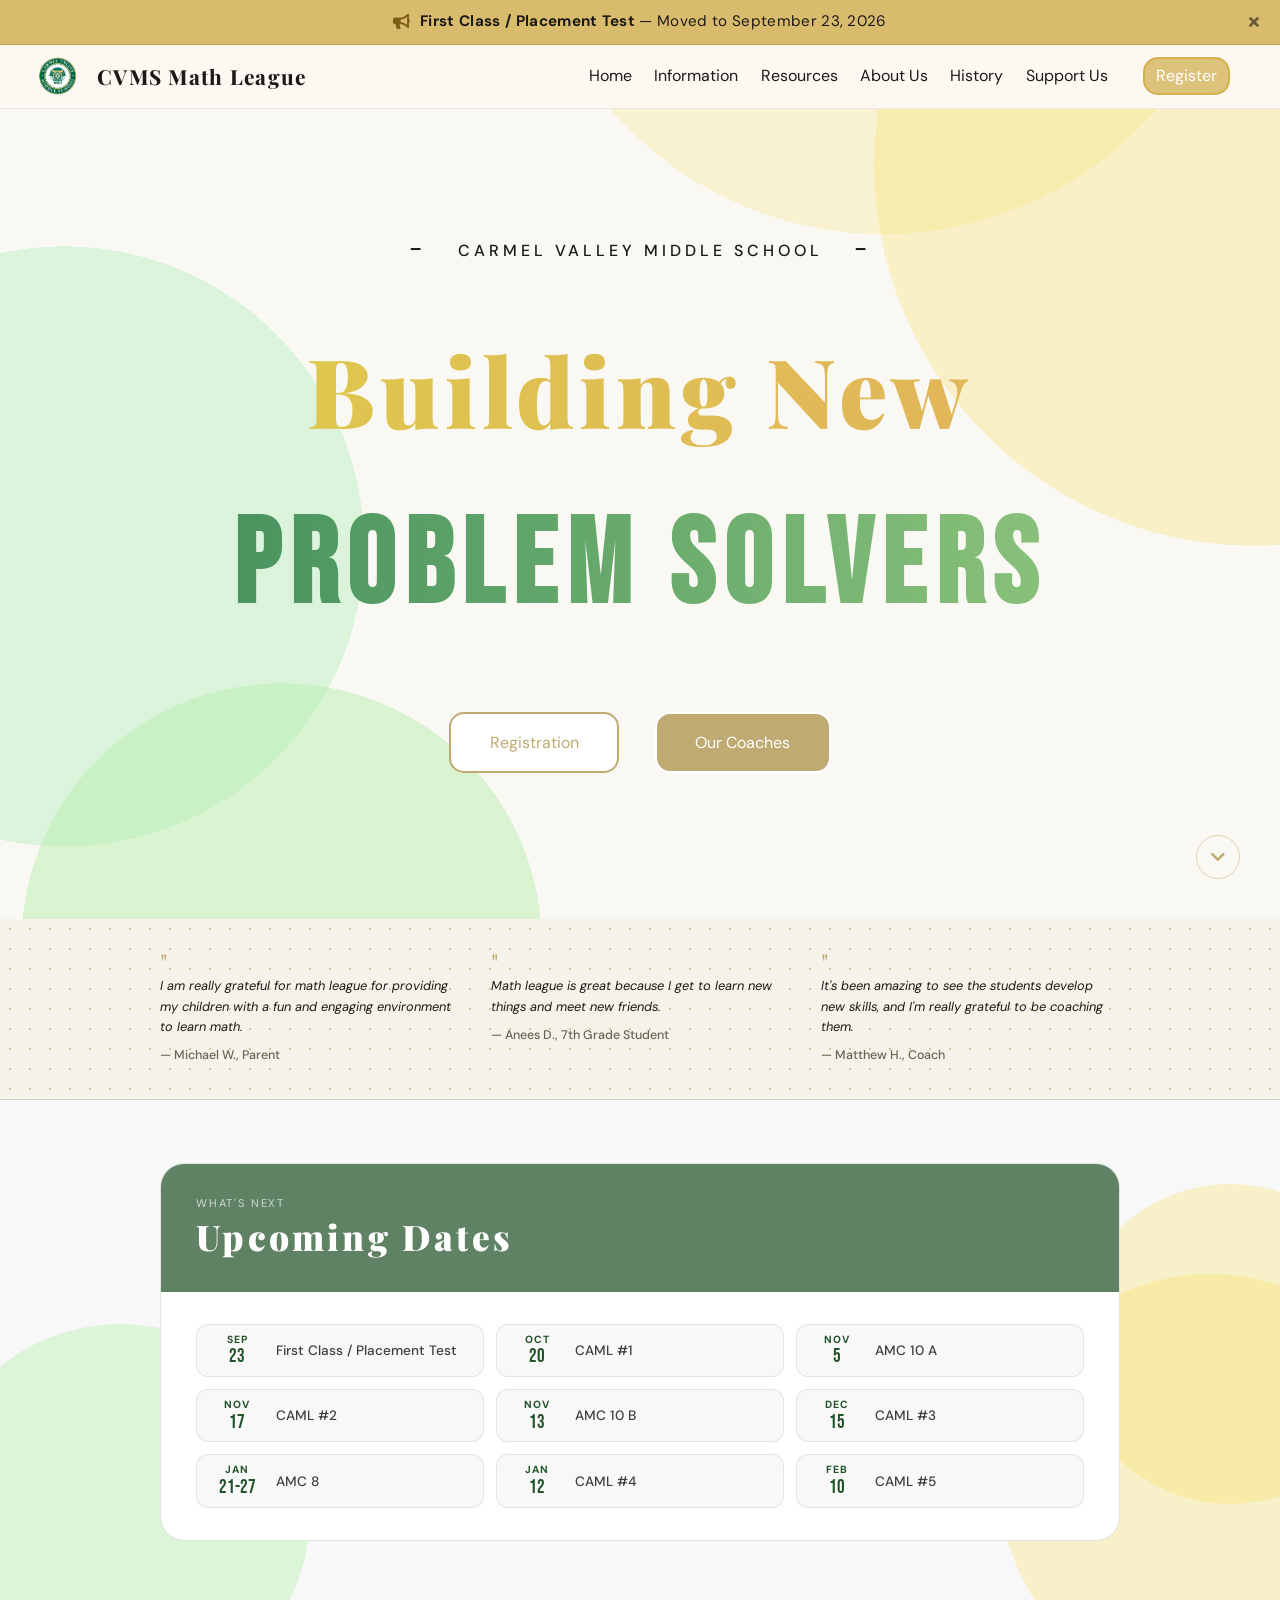
==== commit 7de7d78a: "change" ====
--- a/index.html
+++ b/index.html
@@ -32,7 +32,7 @@
     <div class="announcement-banner" id="announcement-banner">
       <p class="announcement-banner__text">
         <i class="fas fa-bullhorn"></i>
-        <span><strong>First Class / Placement Test</strong> &mdash; September 16, 2026</span>
+        <span><strong>First Class / Placement Test</strong> &mdash; Moved to September 23, 2026</span>
       </p>
       <button class="announcement-banner__close" id="announcement-close" aria-label="Dismiss announcement">
         <i class="fas fa-times"></i>
@@ -140,7 +140,7 @@
           <div class="dates-grid">
             <div class="date-chip">
               <div class="date-chip-date">
-                <span class="date-chip-month">Sep</span><span class="date-chip-num">16</span>
+                <span class="date-chip-month">Sep</span><span class="date-chip-num">23</span>
               </div>
               <div class="date-chip-label">First Class / Placement Test</div>
             </div>
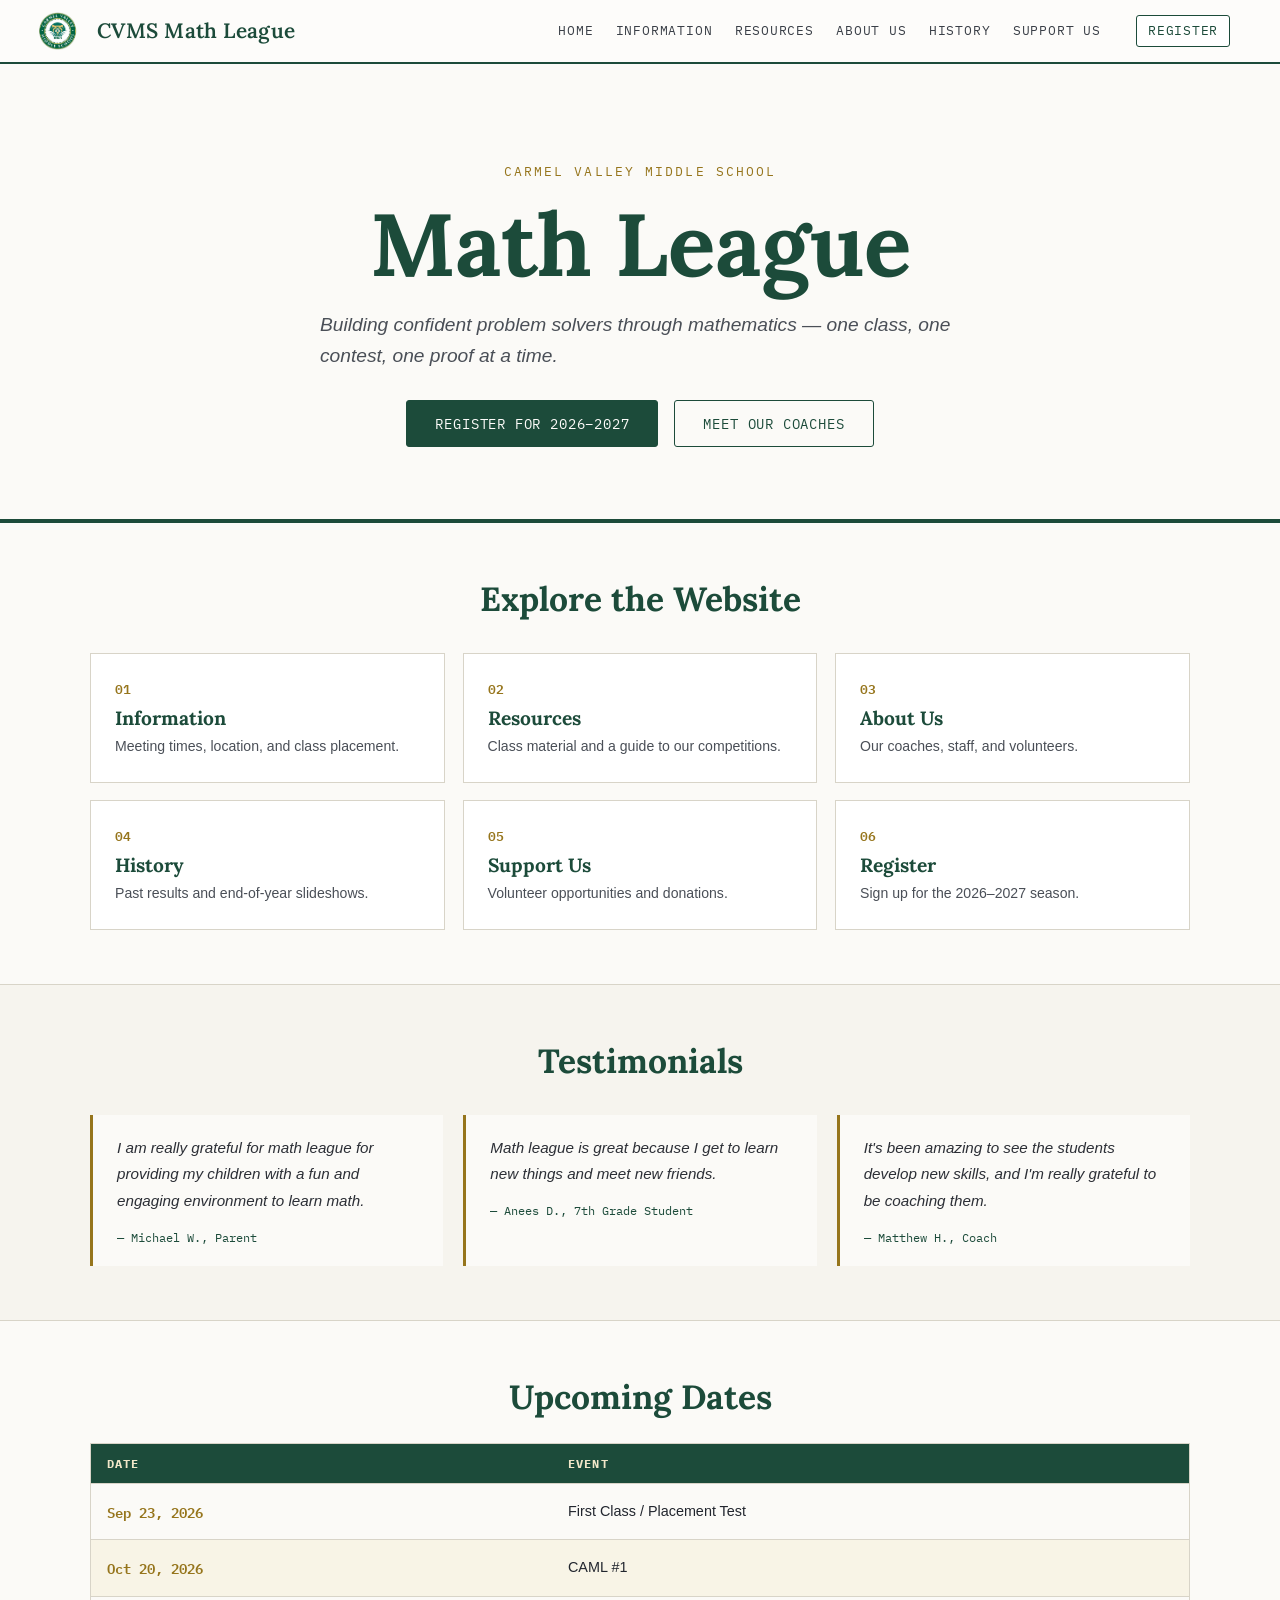
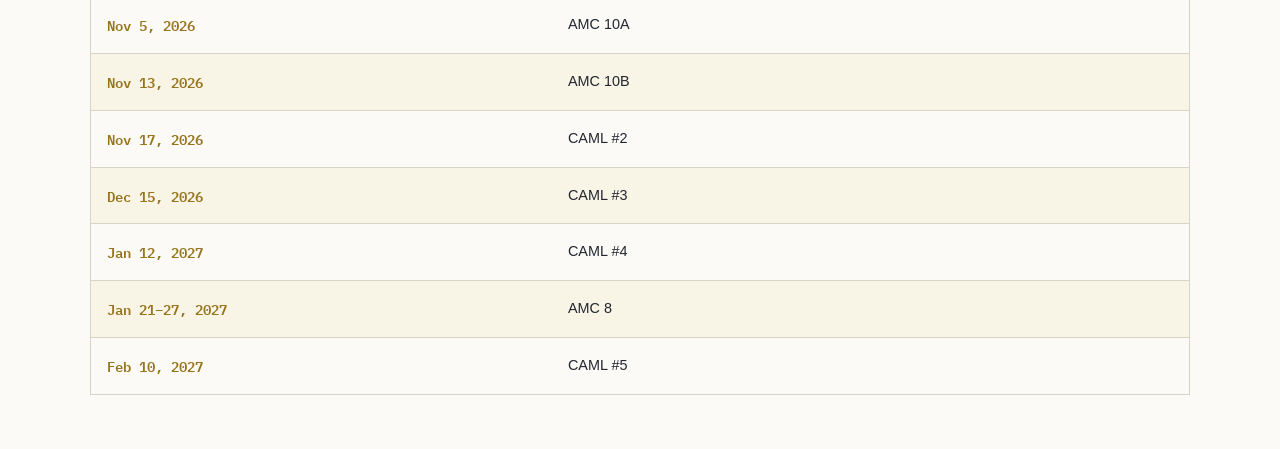
==== commit e32c7e46: "newformat" ====
--- a/index.html
+++ b/index.html
@@ -16,29 +16,16 @@
   <title>CVMS Math League</title>
   <link rel="preconnect" href="https://fonts.googleapis.com" />
   <link rel="preconnect" href="https://fonts.gstatic.com" crossorigin />
-  <link href="https://fonts.googleapis.com/css2?family=Playfair+Display:ital,wght@0,400..900;1,400..900&display=swap"
-    rel="stylesheet" />
-  <link href="https://fonts.googleapis.com/css2?family=Bebas+Neue&display=swap" rel="stylesheet" />
   <link
-    href="https://fonts.googleapis.com/css2?family=DM+Sans:wght@300;400;500&family=DM+Serif+Display:ital@0;1&display=swap"
+    href="https://fonts.googleapis.com/css2?family=Lora:ital,wght@0,400..700;1,400..700&family=IBM+Plex+Mono:wght@400;500;600&display=swap"
     rel="stylesheet" />
   <link rel="stylesheet" href="global.css" />
+  <link rel="stylesheet" href="docs.css" />
   <link rel="stylesheet" href="home.css" />
-  <link rel="stylesheet" href="https://use.fontawesome.com/releases/v5.14.0/css/all.css" />
 </head>
 
-<body>
+<body class="math-page">
   <div class="container">
-    <div class="announcement-banner" id="announcement-banner">
-      <p class="announcement-banner__text">
-        <i class="fas fa-bullhorn"></i>
-        <span><strong>First Class / Placement Test</strong> &mdash; Moved to September 23, 2026</span>
-      </p>
-      <button class="announcement-banner__close" id="announcement-close" aria-label="Dismiss announcement">
-        <i class="fas fa-times"></i>
-      </button>
-    </div>
-
     <nav class="navbar">
       <div class="navbar__container">
         <a href="index.html" id="navbar__logo">
@@ -76,166 +63,141 @@
       </div>
     </nav>
 
-    <div class="main">
-      <div class="main__container">
-        <!-- Desktop -->
-        <p class="main__header desktop-only">
-          <span>-</span> CARMEL VALLEY MIDDLE SCHOOL <span>-</span>
-        </p>
-        <h1 class="desktop-only main__h1">Building New</h1>
-        <h2 class="desktop-only main__h2">Problem Solvers</h2>
-
-        <!-- Mobile -->
-        <h1 class="mobile-only mobile__h1">CVMS</h1>
-        <h2 class="mobile-only mobile__h2">Math League</h2>
-
-        <div class="buttons">
-          <a href="register.html" class="button1">Registration</a>
-          <a href="about.html" class="button2">Our Coaches</a>
-        </div>
-      </div>
-
-      <!-- Floating scroll indicator -->
-      <a href="#dates" class="scroll-hint" aria-label="Jump to Important Dates">
-        <i class="fas fa-chevron-down"></i>
-      </a>
-    </div>
-
-    <!-- Testimonial band -->
-    <div class="quote-band">
-      <div class="quote-item">
-        <div class="quote-icon">"</div>
-        <div class="quote-text">
-          I am really grateful for math league for providing my
-          children with a fun and engaging environment to learn math.
-        </div>
-        <div class="quote-author">— Michael W., Parent</div>
-      </div>
-      <div class="quote-item">
-        <div class="quote-icon">"</div>
-        <div class="quote-text">
-          Math league is great because I get to learn new things and meet new
-          friends.
-        </div>
-        <div class="quote-author">— Anees D., 7th Grade Student</div>
-      </div>
-      <div class="quote-item">
-        <div class="quote-icon">"</div>
-        <div class="quote-text">
-          It's been amazing to see the students develop new skills, and I'm
-          really grateful to be coaching them.
-        </div>
-        <div class="quote-author">— Matthew H., Coach</div>
-      </div>
-    </div>
-
-    <!-- Upcoming dates -->
-    <div class="dates-card-wrap" id="dates">
-      <div class="dates-card">
-        <div class="dates-header">
-          <div class="dates-eyebrow">What's Next</div>
-          <h2 class="dates-title">Upcoming Dates</h2>
-        </div>
-        <div class="dates-body">
-          <div class="dates-grid">
-            <div class="date-chip">
-              <div class="date-chip-date">
-                <span class="date-chip-month">Sep</span><span class="date-chip-num">23</span>
-              </div>
-              <div class="date-chip-label">First Class / Placement Test</div>
-            </div>
-            <div class="date-chip">
-              <div class="date-chip-date">
-                <span class="date-chip-month">Oct</span><span class="date-chip-num">20</span>
-              </div>
-              <div class="date-chip-label">CAML #1</div>
-            </div>
-            <div class="date-chip">
-              <div class="date-chip-date">
-                <span class="date-chip-month">Nov</span><span class="date-chip-num">5</span>
-              </div>
-              <div class="date-chip-label">AMC 10 A</div>
-            </div>
-            <div class="date-chip">
-              <div class="date-chip-date">
-                <span class="date-chip-month">Nov</span><span class="date-chip-num">17</span>
-              </div>
-              <div class="date-chip-label">CAML #2</div>
-            </div>
-            <div class="date-chip">
-              <div class="date-chip-date">
-                <span class="date-chip-month">Nov</span><span class="date-chip-num">13</span>
-              </div>
-              <div class="date-chip-label">AMC 10 B</div>
-            </div>
-            <div class="date-chip">
-              <div class="date-chip-date">
-                <span class="date-chip-month">Dec</span><span class="date-chip-num">15</span>
-              </div>
-              <div class="date-chip-label">CAML #3</div>
-            </div>
-            <div class="date-chip">
-              <div class="date-chip-date">
-                <span class="date-chip-month">Jan</span><span class="date-chip-num">21-27</span>
-              </div>
-              <div class="date-chip-label">AMC 8</div>
-            </div>
-            <div class="date-chip">
-              <div class="date-chip-date">
-                <span class="date-chip-month">Jan</span><span class="date-chip-num">12</span>
-              </div>
-              <div class="date-chip-label">CAML #4</div>
-            </div>
-            <!-- <div class="date-chip">
-                <div class="date-chip-date">
-                  <span class="date-chip-month">Feb</span
-                  ><span class="date-chip-num">5-6</span>
-                </div>
-                <div class="date-chip-label">AIME</div>
-              </div> -->
-            <div class="date-chip">
-              <div class="date-chip-date">
-                <span class="date-chip-month">Feb</span><span class="date-chip-num">10</span>
-              </div>
-              <div class="date-chip-label">CAML #5</div>
-            </div>
-            <!-- <div class="date-chip">
-                <div class="date-chip-date">
-                  <span class="date-chip-month">Feb</span
-                  ><span class="date-chip-num">TBD</span>
-                </div>
-                <div class="date-chip-label">MC Chapter</div>
-              </div> -->
-            <!-- <div class="date-chip">
-                <div class="date-chip-date">
-                  <span class="date-chip-month">Mar</span
-                  ><span class="date-chip-num">TBD</span>
-                </div>
-                <div class="date-chip-label">MC State</div>
-              </div> -->
-            <!-- <div class="date-chip">
-                <div class="date-chip-date">
-                  <span class="date-chip-month">May</span
-                  ><span class="date-chip-num">5</span>
-                </div>
-                <div class="date-chip-label">Last Class</div>
-              </div>
-              <div class="date-chip">
-                <div class="date-chip-date">
-                  <span class="date-chip-month">May</span
-                  ><span class="date-chip-num">7</span>
-                </div>
-                <div class="date-chip-label">Closing Party</div>
-              </div> -->
-          </div>
-        </div>
-      </div>
-      <div class="dates-bubble dates-bubble--1"></div>
-      <div class="dates-bubble dates-bubble--2"></div>
-      <div class="dates-bubble dates-bubble--3"></div>
-    </div>
+    <header class="home-hero">
+      <div class="home-hero__kicker">Carmel Valley Middle School</div>
+      <h1 class="home-hero__title">Math League</h1>
+      <p class="home-hero__tagline">
+        Building confident problem solvers through mathematics &mdash; one
+        class, one contest, one proof at a time.
+      </p>
+      <div class="home-hero__actions">
+        <a href="register.html" class="cta-primary">Register for 2026&ndash;2027</a>
+        <a href="about.html" class="cta-secondary">Meet Our Coaches</a>
+      </div>
+    </header>
+
+    <section class="home-section home-chapters">
+      <div class="home-section__inner">
+        <h2>Explore the Website</h2>
+        <div class="chapters-grid">
+          <a class="chapter-card" href="info.html">
+            <span class="chapter-card__num">01</span>
+            <span class="chapter-card__title">Information</span>
+            <span class="chapter-card__desc">Meeting times, location, and class placement.</span>
+          </a>
+          <a class="chapter-card" href="resources.html">
+            <span class="chapter-card__num">02</span>
+            <span class="chapter-card__title">Resources</span>
+            <span class="chapter-card__desc">Class material and a guide to our competitions.</span>
+          </a>
+          <a class="chapter-card" href="about.html">
+            <span class="chapter-card__num">03</span>
+            <span class="chapter-card__title">About Us</span>
+            <span class="chapter-card__desc">Our coaches, staff, and volunteers.</span>
+          </a>
+          <a class="chapter-card" href="history.html">
+            <span class="chapter-card__num">04</span>
+            <span class="chapter-card__title">History</span>
+            <span class="chapter-card__desc">Past results and end-of-year slideshows.</span>
+          </a>
+          <a class="chapter-card" href="support.html">
+            <span class="chapter-card__num">05</span>
+            <span class="chapter-card__title">Support Us</span>
+            <span class="chapter-card__desc">Volunteer opportunities and donations.</span>
+          </a>
+          <a class="chapter-card" href="register.html">
+            <span class="chapter-card__num">06</span>
+            <span class="chapter-card__title">Register</span>
+            <span class="chapter-card__desc">Sign up for the 2026&ndash;2027 season.</span>
+          </a>
+        </div>
+      </div>
+    </section>
+
+    <section class="home-section home-quotes">
+      <div class="home-section__inner">
+        <h2>Testimonials</h2>
+        <div class="quotes-grid">
+          <blockquote class="quote-card">
+            <p>
+              I am really grateful for math league for providing my children
+              with a fun and engaging environment to learn math.
+            </p>
+            <cite>&mdash; Michael W., Parent</cite>
+          </blockquote>
+          <blockquote class="quote-card">
+            <p>
+              Math league is great because I get to learn new things and
+              meet new friends.
+            </p>
+            <cite>&mdash; Anees D., 7th Grade Student</cite>
+          </blockquote>
+          <blockquote class="quote-card">
+            <p>
+              It's been amazing to see the students develop new skills, and
+              I'm really grateful to be coaching them.
+            </p>
+            <cite>&mdash; Matthew H., Coach</cite>
+          </blockquote>
+        </div>
+      </div>
+    </section>
+
+    <section class="home-section home-dates" id="dates">
+      <div class="home-section__inner">
+        <h2>Upcoming Dates</h2>
+        <div class="table-wrap">
+          <table class="doc-table">
+            <thead>
+              <tr>
+                <th>Date</th>
+                <th>Event</th>
+              </tr>
+            </thead>
+            <tbody>
+              <tr>
+                <td class="doc-table__label">Sep 23, 2026</td>
+                <td>First Class / Placement Test</td>
+              </tr>
+              <tr>
+                <td class="doc-table__label">Oct 20, 2026</td>
+                <td>CAML #1</td>
+              </tr>
+              <tr>
+                <td class="doc-table__label">Nov 5, 2026</td>
+                <td>AMC 10A</td>
+              </tr>
+              <tr>
+                <td class="doc-table__label">Nov 13, 2026</td>
+                <td>AMC 10B</td>
+              </tr>
+              <tr>
+                <td class="doc-table__label">Nov 17, 2026</td>
+                <td>CAML #2</td>
+              </tr>
+              <tr>
+                <td class="doc-table__label">Dec 15, 2026</td>
+                <td>CAML #3</td>
+              </tr>
+              <tr>
+                <td class="doc-table__label">Jan 12, 2027</td>
+                <td>CAML #4</td>
+              </tr>
+              <tr>
+                <td class="doc-table__label">Jan 21&ndash;27, 2027</td>
+                <td>AMC 8</td>
+              </tr>
+              <tr>
+                <td class="doc-table__label">Feb 10, 2027</td>
+                <td>CAML #5</td>
+              </tr>
+            </tbody>
+          </table>
+        </div>
+      </div>
+    </section>
   </div>
   <script src="home.js"></script>
 </body>
 
-</html>+</html>
--- a/docs.css
+++ b/docs.css
@@ -0,0 +1,448 @@
+/* ==========================================================================
+   Shared "handbook" scaffold for every page except the homepage.
+   Scoped under body.math-page so it overrides global.css's shared
+   navbar/header rules only on the pages that opt in, without touching
+   global.css itself. Page-specific component styles (coach roster,
+   timeline, competition list, etc.) live in each page's own stylesheet
+   and build on the classes defined here.
+   ========================================================================== */
+
+body.math-page {
+    background-color: #fbfaf7;
+    color: #22262e;
+    font-family: 'Lora', Georgia, 'Times New Roman', serif;
+}
+
+body.math-page html,
+body.math-page {
+    scroll-behavior: smooth;
+}
+
+/* ── Navbar override ── */
+body.math-page .navbar {
+    background-color: #fdfcfa;
+    border-bottom: none;
+}
+
+body.math-page .navbar__container {
+    border-bottom: 2px solid #1c4b3a;
+}
+
+body.math-page .navbar__logo-text {
+    font-family: 'Lora', Georgia, serif;
+    font-weight: 600;
+    color: #1c4b3a;
+    letter-spacing: 0.02em;
+}
+
+body.math-page .navbar__links {
+    font-family: 'IBM Plex Mono', monospace;
+    font-size: 0.82rem;
+    text-transform: uppercase;
+    letter-spacing: 0.06em;
+    color: #3a3f47;
+}
+
+body.math-page .navbar__links:hover {
+    color: #1c4b3a;
+    text-decoration: underline;
+    text-underline-offset: 4px;
+}
+
+body.math-page .button {
+    background: #ffffff;
+    color: #1c4b3a;
+    border: 1.5px solid #1c4b3a;
+    border-radius: 3px;
+    font-family: 'IBM Plex Mono', monospace;
+    font-size: 0.8rem;
+    text-transform: uppercase;
+    letter-spacing: 0.06em;
+}
+
+body.math-page .button:hover {
+    background: #1c4b3a;
+    color: #ffffff;
+    border: 1.5px solid #1c4b3a;
+}
+
+@media screen and (max-width: 1000px) {
+    body.math-page .navbar__menu {
+        background-color: #fdfcfa;
+    }
+
+    body.math-page .navbar__links {
+        border-bottom: 0.5px solid rgba(28, 75, 58, 0.18);
+    }
+
+    body.math-page .button {
+        border-radius: 3px;
+    }
+}
+
+/* ── Document header ── */
+body.math-page .header,
+body.math-page .doc-header {
+    background-color: #fbfaf7;
+    background-image: none;
+    border-bottom: 1px solid #d8d4c8;
+    border-top: 4px solid #1c4b3a;
+    padding: 5vh 6vw 4vh;
+    display: flex;
+    flex-direction: column;
+    align-items: center;
+    text-align: center;
+    gap: 0.75rem;
+}
+
+body.math-page .doc-header__kicker {
+    width: 100%;
+    font-family: 'IBM Plex Mono', monospace;
+    font-size: 0.78rem;
+    text-transform: uppercase;
+    letter-spacing: 0.14em;
+    color: #96751c;
+}
+
+body.math-page h1 {
+    width: 100%;
+    font-family: 'Lora', Georgia, serif;
+    font-weight: 700;
+    font-size: clamp(2.4rem, 6vw, 3.4rem);
+    letter-spacing: 0;
+    color: #1c4b3a;
+    text-transform: none;
+}
+
+body.math-page .doc-header__desc {
+    width: 100%;
+    max-width: 46rem;
+    font-size: clamp(0.9rem, 1.2vw, 1rem);
+    line-height: 1.65;
+    color: #4a4f57;
+    font-style: italic;
+}
+
+/* ── Two-column document layout ── */
+body.math-page .doc-layout {
+    display: grid;
+    grid-template-columns: 260px minmax(0, 1fr);
+    gap: 0;
+    align-items: start;
+    max-width: 1200px;
+    margin: 0 auto;
+}
+
+/* ── Table of contents sidebar ── */
+body.math-page .toc {
+    position: sticky;
+    top: 0;
+    align-self: start;
+    height: 100vh;
+    overflow-y: auto;
+    padding: 3.5rem 1.75rem 2rem 2.5rem;
+    border-right: 1px solid #d8d4c8;
+}
+
+body.math-page .toc__title {
+    font-family: 'IBM Plex Mono', monospace;
+    font-size: 0.72rem;
+    text-transform: uppercase;
+    letter-spacing: 0.14em;
+    color: #96751c;
+    margin-bottom: 0.9rem;
+}
+
+body.math-page .toc__list,
+body.math-page .toc__list ol {
+    list-style: none;
+    padding-left: 0;
+    margin: 0;
+}
+
+body.math-page .toc__list > li {
+    margin-bottom: 0.65rem;
+}
+
+body.math-page .toc__list ol {
+    margin: 0.35rem 0 0.65rem 0.9rem;
+}
+
+body.math-page .toc__list ol li {
+    margin-bottom: 0.4rem;
+}
+
+body.math-page .toc a {
+    display: block;
+    font-family: 'Lora', Georgia, serif;
+    font-size: 0.92rem;
+    color: #33363d;
+    text-decoration: none;
+    line-height: 1.4;
+    border-left: 2px solid transparent;
+    padding-left: 0.6rem;
+}
+
+body.math-page .toc__list ol a {
+    font-size: 0.85rem;
+    color: #565a62;
+}
+
+body.math-page .toc a:hover {
+    color: #96751c;
+    border-left: 2px solid #96751c;
+}
+
+/* ── Main content column ── */
+body.math-page .doc-content {
+    padding: 3.5rem 4vw 6vh 3.5rem;
+    max-width: 760px;
+}
+
+body.math-page .doc-section + .doc-section {
+    margin-top: 3.5rem;
+    padding-top: 3rem;
+    border-top: 1px solid #d8d4c8;
+}
+
+body.math-page h2 {
+    font-family: 'Lora', Georgia, serif;
+    font-weight: 700;
+    font-size: clamp(1.7rem, 3vw, 2.1rem);
+    letter-spacing: 0;
+    color: #1c4b3a;
+    display: flex;
+    align-items: baseline;
+    gap: 0.75rem;
+    margin-bottom: 1rem;
+    padding-bottom: 0.75rem;
+    border-bottom: 2px solid #1c4b3a;
+}
+
+body.math-page h3 {
+    font-family: 'Lora', Georgia, serif;
+    font-weight: 600;
+    font-size: 1.15rem;
+    letter-spacing: 0;
+    color: #22262e;
+    display: flex;
+    align-items: baseline;
+    gap: 0.6rem;
+    margin-top: 2rem;
+    margin-bottom: 0.6rem;
+}
+
+body.math-page .sec-num {
+    font-family: 'IBM Plex Mono', monospace;
+    font-weight: 600;
+    color: #96751c;
+    flex-shrink: 0;
+}
+
+body.math-page h2 .sec-num {
+    font-size: 1.1rem;
+}
+
+body.math-page h3 .sec-num {
+    font-size: 0.85rem;
+}
+
+body.math-page .section-intro {
+    color: #4a4f57;
+    font-style: italic;
+    margin-bottom: 1.5rem;
+    font-size: 0.95rem;
+    line-height: 1.7;
+}
+
+body.math-page p {
+    font-size: 0.95rem;
+    line-height: 1.75;
+    color: #2c2f36;
+}
+
+body.math-page .doc-content a {
+    color: #1c4b3a;
+    text-decoration: underline;
+    text-underline-offset: 2px;
+}
+
+body.math-page .doc-content a:hover {
+    color: #96751c;
+}
+
+/* ── Callout box (notes, warnings, key info) ── */
+body.math-page .note-box {
+    border-left: 3px solid #96751c;
+    background-color: #f7f1de;
+    padding: 1rem 1.25rem;
+    margin-top: 0.5rem;
+}
+
+body.math-page .note-box p {
+    margin: 0;
+}
+
+/* ── Generic data table (roster, offerings, timeline, etc.) ── */
+body.math-page .table-wrap {
+    overflow-x: auto;
+    margin-top: 1rem;
+    border: 1px solid #d8d4c8;
+}
+
+body.math-page .doc-table {
+    width: 100%;
+    border-collapse: collapse;
+    min-width: 560px;
+}
+
+body.math-page .doc-table th {
+    font-family: 'IBM Plex Mono', monospace;
+    font-size: 0.72rem;
+    text-transform: uppercase;
+    letter-spacing: 0.1em;
+    text-align: left;
+    background-color: #1c4b3a;
+    color: #f0e6c8;
+    padding: 0.75rem 1rem;
+}
+
+body.math-page .doc-table td {
+    padding: 1rem;
+    font-size: 0.9rem;
+    line-height: 1.65;
+    vertical-align: top;
+    border-top: 1px solid #d8d4c8;
+}
+
+body.math-page .doc-table tbody tr:nth-child(even) {
+    background-color: #f8f4e6;
+}
+
+body.math-page .doc-table__label {
+    font-family: 'IBM Plex Mono', monospace;
+    font-weight: 600;
+    color: #96751c;
+    white-space: nowrap;
+}
+
+body.math-page .doc-table__title {
+    font-family: 'Lora', Georgia, serif;
+    font-weight: 600;
+    color: #1c4b3a;
+    white-space: nowrap;
+}
+
+body.math-page .doc-table ul {
+    margin: 0;
+    padding-left: 1.1rem;
+}
+
+body.math-page .doc-table li + li {
+    margin-top: 0.35rem;
+}
+
+/* ── Resource list (linked items: drive folders, slideshows, etc.) ── */
+body.math-page .resource-list {
+    list-style: none;
+    margin-top: 1rem;
+    padding: 0;
+}
+
+body.math-page .resource-list__item {
+    padding: 1.1rem 0;
+    border-bottom: 1px solid #d8d4c8;
+}
+
+body.math-page .resource-list__item:last-child {
+    border-bottom: none;
+}
+
+body.math-page .resource-list__title {
+    font-family: 'Lora', Georgia, serif;
+    font-weight: 600;
+    font-size: 1.05rem;
+    color: #1c4b3a;
+    margin-bottom: 0.35rem;
+}
+
+body.math-page .resource-list__desc {
+    margin-bottom: 0.6rem;
+}
+
+body.math-page .resource-list__action {
+    font-family: 'IBM Plex Mono', monospace;
+    font-size: 0.78rem;
+    text-transform: uppercase;
+    letter-spacing: 0.06em;
+    color: #96751c;
+    text-decoration: none;
+}
+
+body.math-page .resource-list__action:hover {
+    text-decoration: underline;
+    text-underline-offset: 3px;
+    color: #96751c;
+}
+
+/* ── Inline fact tags (dates, formats, eligibility) ── */
+body.math-page .facts-row {
+    display: flex;
+    flex-wrap: wrap;
+    gap: 0.4rem 0.9rem;
+    margin-top: 0.6rem;
+}
+
+body.math-page .facts-row span {
+    font-family: 'IBM Plex Mono', monospace;
+    font-size: 0.76rem;
+    color: #5a5040;
+    padding-left: 0.9rem;
+    position: relative;
+}
+
+body.math-page .facts-row span:first-child {
+    padding-left: 0;
+}
+
+body.math-page .facts-row span:not(:first-child)::before {
+    content: '\00B7';
+    position: absolute;
+    left: 0;
+    color: #96751c;
+}
+
+/* ── Responsive ── */
+@media screen and (max-width: 900px) {
+    body.math-page .doc-layout {
+        grid-template-columns: 1fr;
+    }
+
+    body.math-page .toc {
+        position: static;
+        height: auto;
+        overflow-y: visible;
+        border-right: none;
+        border-bottom: 1px solid #d8d4c8;
+        padding: 1.75rem 6vw;
+    }
+
+    body.math-page .toc__list ol {
+        margin-left: 1rem;
+    }
+
+    body.math-page .doc-content {
+        padding: 2.5rem 6vw 5vh;
+        max-width: 100%;
+    }
+}
+
+@media screen and (max-width: 600px) {
+    body.math-page h1 {
+        font-size: clamp(2rem, 10vw, 2.6rem);
+    }
+
+    body.math-page h2 {
+        font-size: 1.5rem;
+    }
+}
--- a/home.css
+++ b/home.css
@@ -1,613 +1,239 @@
-/* ── Announcement banner ── */
-.announcement-banner {
-    display: flex;
-    align-items: center;
-    justify-content: center;
-    gap: 1rem;
-    position: relative;
-    padding: 0.65rem 3rem;
-    background-color: #d9bb6e;
-    border-bottom: 1px solid rgba(157, 122, 24, 0.4);
-    text-align: center;
-}
-
-.announcement-banner__text {
-    display: flex;
-    align-items: center;
-    gap: 0.6rem;
-    font-size: clamp(0.75rem, 1.5vw, 0.95rem);
-    letter-spacing: 0.02rem;
-    color: #1c1a16;
-}
-
-.announcement-banner__text i {
-    color: #7a5c12;
-}
-
-.announcement-banner__text a {
-    color: #1c1a16;
-    text-decoration: underline;
-    font-weight: 600;
-}
-
-.announcement-banner__text a:hover {
-    color: #7a5c12;
-}
-
-.announcement-banner__close {
-    position: absolute;
-    right: 1rem;
-    top: 50%;
-    transform: translateY(-50%);
-    background: none;
-    border: none;
-    cursor: pointer;
-    color: #1c1a16;
-    opacity: 0.6;
-    font-size: 0.9rem;
-    padding: 0.3rem;
-    line-height: 1;
-}
-
-.announcement-banner__close:hover {
-    opacity: 1;
-}
-
-@media screen and (max-width: 1000px) {
-    .announcement-banner {
-        padding: 0.6rem 2.5rem 0.6rem 1.25rem;
-        justify-content: flex-start;
-        text-align: left;
-    }
-}
-
-/* ── Base ── */
-.main {
-    background-color: #faf8f3;
-    height: 90vh;
-    position: relative;
-    overflow: visible;
-    z-index: 1;
-}
-
-.main__container {
-    padding-top: 6rem;
-    padding-bottom: 6rem;
-    height: 90vh;
-    display: grid;
-    grid-template-rows: auto auto auto auto;
-    align-items: center;
-    justify-items: center;
-    justify-content: center;
-    width: 100%;
-    background-color: #faf8f3;
-    background-image:
-        radial-gradient(circle at 98% 7%, rgba(246, 220, 91, 0.296) 380px, transparent 380px),
-        radial-gradient(circle at 69% -29%, rgba(247, 229, 138, 0.327) 360px, transparent 360px),
-        radial-gradient(circle at 22% 103%, rgba(178, 238, 169, 0.451) 260px, transparent 260px),
-        radial-gradient(circle at 5% 54%, rgba(138, 232, 157, 0.277) 300px, transparent 300px);
-}
-
-/* ── Desktop text ── */
-.main__h1 {
-    font-family: 'Playfair Display', sans-serif !important;
-    font-size: clamp(4rem, 10vw, 6rem) !important;
-    font-weight: 900 !important;
-    letter-spacing: 0.3rem !important;
-    line-height: 1.5 !important;
-    text-align: center !important;
-    background: linear-gradient(to right, #dec64e, #e1b659) !important;
-    -webkit-background-clip: text !important;
-    -webkit-text-fill-color: transparent !important;
-    color: transparent !important;
-}
-
-.main__h2 {
-    font-family: 'Bebas Neue', serif !important;
-    font-size: clamp(5rem, 10vw, 7.5rem) !important;
-    letter-spacing: 0.6rem !important;
-    line-height: 0.9 !important;
-    text-align: center !important;
-    background: linear-gradient(to right, #4a9460, #88c17a) !important;
-    -webkit-background-clip: text !important;
-    -webkit-text-fill-color: transparent !important;
-    color: transparent !important;
-}
-
-.main__header {
-    color: #1c1a16;
-    font-family: 'DM Sans', sans-serif;
-    font-size: clamp(1rem, 1vw, 1.5rem);
-    font-weight: 500;
-    letter-spacing: 0.25em;
-    text-align: center;
-    text-transform: uppercase;
-    white-space: nowrap;
-}
-
-.main__header span {
-    display: inline-block;
-    width: 5vw;
-    max-width: 100px;
-    font-size: clamp(1rem, 4vw, 1.5rem);
-    color: #1c1a16;
-    white-space: nowrap;
-}
-
-.main__container .buttons {
-    display: flex;
-    justify-content: center;
-    align-items: center;
-    padding: 1.5rem;
-}
-
-.main__container .buttons a {
-    display: flex;
-    justify-content: center;
-    align-items: center;
-    text-decoration: none;
-    padding: 2vh 3vw;
-    margin: 0 2vh;
-    border: 2px solid white;
-    border-radius: 15px;
-    background: #bfaa72;
-    color: white;
-    white-space: nowrap;
-}
-
-.main__container .buttons .button1 {
-    border-color: #bfaa72;
-    color: #bfaa72;
-    background: white;
-}
-
-.main__container .buttons .button1:hover {
-    border-color: white;
-    color: white;
-    background: #bfaa72;
-}
-
-.main__container .buttons .button2:hover {
-    border-color: #bfaa72;
-    color: #bfaa72;
-    background: white;
-}
-
-/* ── Show/hide ── */
-.mobile-only {
-    display: none !important;
-}
-
-.desktop-only {
-    display: block !important;
-}
-
-/* ── Mobile ── */
-@media screen and (max-width: 800px) {
-    .desktop-only {
-        display: none !important;
-    }
-
-    .mobile-only {
-        display: block !important;
-    }
-
-    .main {
-        height: calc(100dvh - 64px);
-    }
-
-    .main__container {
-        height: 100%;
-        padding: 0 24px;
-        display: flex;
-        flex-direction: column;
-        align-items: flex-start;
-        justify-content: center;
-        gap: 0;
-        background-image:
-        radial-gradient(circle at 105% 5%, rgba(246, 220, 91, 0.35) 160px, transparent 160px),
-        radial-gradient(circle at 80% -10%, rgba(247, 229, 138, 0.3) 140px, transparent 130px),
-        radial-gradient(circle at -5% 72%, rgba(138, 232, 157, 0.3) 130px, transparent 130px),
-        radial-gradient(circle at 10% 100%, rgba(178, 238, 169, 0.45) 140px, transparent 140px);
-    }
-
-    .mobile__h1 {
-        font-family: 'Playfair Display', sans-serif !important;
-        font-size: 72px !important;
-        font-weight: 900 !important;
-        letter-spacing: -0.01em !important;
-        line-height: 1.2 !important;
-        text-align: left !important;
-        background: linear-gradient(to right, #dec64e, #c9a832) !important;
-        -webkit-background-clip: text !important;
-        -webkit-text-fill-color: transparent !important;
-        color: transparent !important;
-    }
-
-    .mobile__h2 {
-        font-family: 'Playfair Display', sans-serif !important;
-        font-size: 64px !important;
-        font-weight: 900 !important;
-        letter-spacing: -0.01em !important;
-        line-height: 1.2 !important;
-        text-align: left !important;
-        background: linear-gradient(to right, #4a9460, #6bb87e) !important;
-        -webkit-background-clip: text !important;
-        -webkit-text-fill-color: transparent !important;
-        color: transparent !important;
-        margin-bottom: 0;
-    }
-
-    .main__container .buttons {
-        padding: 1.5rem 0 0;
-        gap: 0.6rem;
-        justify-content: flex-start;
-    }
-
-    .main__container .buttons a {
-        padding: 0.65rem 1.3rem;
-        font-size: 0.9rem;
-        margin: 0;
-        border-radius: 12px;
-    }
-}
-
-@media screen and (max-width: 400px) {
-    .mobile__h1 {
-        font-size: 58px !important;
-    }
-
-    .mobile__h2 {
-        font-size: 52px !important;
-    }
-}
-
-/* ── Scroll hint ── */
-.scroll-hint {
-    position: absolute;
-    bottom: 40px;
-    right: 40px;
-    display: flex;
-    align-items: center;
-    justify-content: center;
-    width: 44px;
-    height: 44px;
-    border: 1.5px solid rgba(191, 170, 114, 0.5);
-    border-radius: 50%;
-    font-size: 1rem;
-    color: #bfaa72;
-    text-decoration: none;
-    animation: scrollHintBounce 2s ease-in-out infinite;
-    transition: border-color 0.25s ease, background-color 0.25s ease;
-    z-index: 2;
-}
-
-.scroll-hint:hover {
-    border-color: #bfaa72;
-    background-color: rgba(191, 170, 114, 0.08);
-}
-
-@keyframes scrollHintBounce {
-
-    0%,
-    100% {
-        transform: translateY(0);
-    }
-
-    50% {
-        transform: translateY(8px);
-    }
-}
-
-@media (prefers-reduced-motion: reduce) {
-    .scroll-hint {
-        animation: none;
-    }
-}
-
-@media screen and (max-width: 800px) {
-    .scroll-hint {
-        bottom: 26px;
-        right: 26px;
-    }
-}
-
-/* ── Divider ── */
-.section-divider {
-    display: flex;
-    align-items: center;
-    justify-content: center;
-    gap: 12px;
-    padding: 1.2rem 0;
-    background-color: #faf8f3;
-    position: relative;
-    z-index: 1;
-}
-
-.divider-line {
-    width: 60px;
-    height: 1px;
-    background: rgba(191, 170, 114, 0.4);
-}
-
-.divider-dot {
-    width: 6px;
-    height: 6px;
-    border-radius: 50%;
-    background: #bfaa72;
-}
-
-/* ── Testimonials ── */
-.testimonials {
-    padding: 7vh 12.5vw;
-    background-color: #faf8f3;
-    border-bottom: 0.5px solid rgba(109, 109, 109, 0.241);
-}
-
-.testimonials .eyebrow {
-    font-family: 'Bebas Neue', sans-serif;
-    font-size: clamp(1.2rem, 2vw, 1.9rem);
-    font-weight: 900;
-    letter-spacing: 0.2rem;
-    color: #195923c1;
-}
-
-.testimonials h2 {
-    margin-bottom: 0.3rem;
-}
-
-.test-grid {
-    display: grid;
-    grid-template-columns: repeat(3, 1fr);
-    gap: 1.5rem;
-    margin-top: 2rem;
-}
-
-.test-card {
-    background: white;
-    border: 0.5px solid rgba(109, 109, 109, 0.2);
-    border-radius: 20px;
-    padding: 1.8rem 1.6rem;
-    display: flex;
-    flex-direction: column;
-    gap: 1rem;
-}
-
-.quote-icon {
-    font-size: 1.3rem;
-    color: #cda63ba9;
-}
-
-.test-text {
-    font-size: clamp(0.85rem, 1.1vw, 0.95rem);
-    color: #333;
-    line-height: 1.7;
-    font-style: italic;
-    flex: 1;
-}
-
-.test-footer {
-    padding-top: 1rem;
-    border-top: 0.5px solid rgba(109, 109, 109, 0.12);
-}
-
-.test-author {
-    font-family: 'DM Sans', sans-serif;
-    font-size: 0.85rem;
-    font-weight: 500;
-    color: #1c1a16;
-}
-
-.test-role {
-    font-size: 0.75rem;
-    color: rgba(0, 0, 0, 0.4);
-    margin-top: 2px;
-}
-
-@media screen and (max-width: 900px) {
-    .test-grid {
-        grid-template-columns: 1fr;
-    }
-}
-
-@media screen and (max-width: 600px) {
-    .testimonials {
-        padding: 5vh 6vw;
-    }
-}
-
-/* ── Testimonial band ── */
-.quote-band {
-    background-color: #f5f2e9;
-    background-image: radial-gradient(circle, rgba(180, 150, 80, 0.5) 1px, transparent 1px);
-    background-size: 20px 20px;
-    border-bottom: 0.5px solid rgba(109, 109, 109, 0.241);
-    padding: 4vh 12.5vw;
-    display: grid;
-    grid-template-columns: repeat(3, 1fr);
-    gap: 2rem;
-    position: relative;
-    z-index: 1;
-}
-
-.quote-item {
-    display: flex;
-    flex-direction: column;
-    gap: 0.4rem;
-}
-
-.quote-icon {
-    font-family: 'Playfair Display', sans-serif;
-    font-size: 1.6rem;
-    color: #bfaa72;
-    line-height: 0.6;
-}
-
-.quote-text {
-    font-size: clamp(0.8rem, 1vw, 0.9rem);
-    color: #1c1a16;
-    font-style: italic;
-    line-height: 1.6;
-}
-
-.quote-author {
-    font-size: 0.78rem;
-    color: #6b6255;
-    font-weight: 500;
-    margin-top: 0.2rem;
-}
-
-@media screen and (max-width: 900px) {
-    .quote-band {
-        grid-template-columns: 1fr;
-        gap: 1.5rem;
-    }
-}
-
-/* ── Upcoming dates ── */
-.dates-card-wrap {
-    padding: 7vh 12.5vw;
-    background-color: #f8f8f8;
-    position: relative;
-    overflow: hidden;
-}
-
-.dates-card {
-    background: white;
-    border-radius: 24px;
-    overflow: hidden;
-    border: 0.5px solid rgba(109, 109, 109, 0.2);
-    position: relative;
-    z-index: 1;
-}
-
-.dates-header {
-    background: #205228b7;
-    padding: 2rem 2.2rem;
-}
-
-.dates-eyebrow {
-    font-family: 'DM Sans', sans-serif;
-    font-size: 0.7rem;
-    letter-spacing: 0.15em;
-    color: rgba(255, 255, 255, 0.7);
-    text-transform: uppercase;
-    margin-bottom: 4px;
-}
-
-.dates-title {
-    font-family: 'Playfair Display', sans-serif;
-    font-size: clamp(1.6rem, 3vw, 2.2rem);
-    font-weight: 900;
-    color: white;
-    margin-bottom: 0;
-}
-
-.dates-body {
-    padding: 2rem 2.2rem;
-}
-
-.dates-grid {
-    display: grid;
-    grid-template-columns: repeat(3, 1fr);
-    gap: 0.75rem;
-}
-
-.date-chip {
-    display: flex;
-    align-items: center;
-    gap: 0.9rem;
-    background: #f8f8f8;
-    border: 0.5px solid rgba(109, 109, 109, 0.15);
-    border-radius: 12px;
-    padding: 0.6rem 1rem;
-}
-
-.date-chip-date {
-    flex-shrink: 0;
+/* ==========================================================================
+   Home page — handbook cover.
+   Shared navbar/typography scaffold lives in docs.css. This file only
+   covers the hero, chapter index, testimonials, and dates schedule.
+   ========================================================================== */
+
+body.math-page .home-hero {
+    background-color: #fbfaf7;
+    border-bottom: 4px solid #1c4b3a;
+    padding: 11vh 6vw 8vh;
     display: flex;
     flex-direction: column;
     align-items: center;
+    text-align: center;
+    gap: 1rem;
+}
+
+body.math-page .home-hero__kicker {
+    width: 100%;
+    font-family: 'IBM Plex Mono', monospace;
+    font-size: 0.82rem;
+    text-transform: uppercase;
+    letter-spacing: 0.16em;
+    color: #96751c;
+}
+
+body.math-page .home-hero__title {
+    width: 100%;
+    font-family: 'Lora', Georgia, serif;
+    font-weight: 700;
+    font-size: clamp(3rem, 9vw, 5.5rem);
+    color: #1c4b3a;
+    line-height: 1.1;
+}
+
+body.math-page .home-hero__tagline {
+    width: 100%;
+    max-width: 40rem;
+    font-size: clamp(1rem, 1.6vw, 1.2rem);
+    font-style: italic;
+    line-height: 1.65;
+    color: #4a4f57;
+}
+
+body.math-page .home-hero__actions {
+    display: flex;
+    flex-wrap: wrap;
     justify-content: center;
-    width: 3rem;
-    line-height: 1;
-    /* padding-right: 0.9rem;
-    border-right: 1px solid rgba(109, 109, 109, 0.2); */
-}
-
-.date-chip-month {
-    font-family: 'DM Sans', sans-serif;
-    font-size: 0.65rem;
+    gap: 1rem;
+    margin-top: 0.75rem;
+}
+
+body.math-page .cta-primary,
+body.math-page .cta-secondary {
+    display: inline-flex;
+    align-items: center;
+    justify-content: center;
+    padding: 0.85rem 1.75rem;
+    font-family: 'IBM Plex Mono', monospace;
+    font-size: 0.85rem;
+    text-transform: uppercase;
+    letter-spacing: 0.06em;
+    text-decoration: none;
+    border-radius: 3px;
+    border: 1.5px solid #1c4b3a;
+    transition: background-color 0.2s ease, border-color 0.2s ease, color 0.2s ease;
+}
+
+body.math-page .cta-primary {
+    background: #1c4b3a;
+    color: #fdfcfa;
+}
+
+body.math-page .cta-primary:hover {
+    background: #96751c;
+    border-color: #96751c;
+    color: #fdfcfa;
+}
+
+body.math-page .cta-secondary {
+    background: transparent;
+    color: #1c4b3a;
+}
+
+body.math-page .cta-secondary:hover {
+    background: #96751c;
+    border-color: #96751c;
+    color: #fdfcfa;
+}
+
+/* ── Shared section chrome ── */
+body.math-page .home-section {
+    padding: 6vh 6vw;
+    border-bottom: 1px solid #d8d4c8;
+}
+
+body.math-page .home-section:last-child {
+    border-bottom: none;
+}
+
+body.math-page .home-section__inner {
+    max-width: 1100px;
+    margin: 0 auto;
+}
+
+body.math-page .home-section h2 {
+    justify-content: center;
+    text-align: center;
+    border-bottom: none;
+    padding-bottom: 0;
+    margin-bottom: 0.5rem;
+}
+
+body.math-page .home-chapters {
+    background-color: #fbfaf7;
+}
+
+body.math-page .home-quotes {
+    background-color: #f6f4ee;
+}
+
+body.math-page .home-dates {
+    background-color: #fbfaf7;
+}
+
+/* ── Chapter index ── */
+body.math-page .chapters-grid {
+    display: grid;
+    grid-template-columns: repeat(3, 1fr);
+    gap: 1.1rem;
+    margin-top: 2rem;
+}
+
+body.math-page .chapter-card {
+    display: flex;
+    flex-direction: column;
+    gap: 0.35rem;
+    padding: 1.5rem;
+    background: #ffffff;
+    border: 1px solid #d8d4c8;
+    text-decoration: none;
+    transition: border-color 0.2s ease, background-color 0.2s ease, color 0.2s ease;
+}
+
+body.math-page .chapter-card:hover {
+    background: #1c4b3a;
+    border-color: #1c4b3a;
+}
+
+body.math-page .chapter-card:hover .chapter-card__num {
+    color: #cda63b;
+}
+
+body.math-page .chapter-card:hover .chapter-card__title,
+body.math-page .chapter-card:hover .chapter-card__desc {
+    color: #fdfcfa;
+}
+
+body.math-page .chapter-card__num {
+    font-family: 'IBM Plex Mono', monospace;
+    font-weight: 600;
+    font-size: 0.82rem;
+    color: #96751c;
+}
+
+body.math-page .chapter-card__title {
+    font-family: 'Lora', Georgia, serif;
     font-weight: 700;
-    letter-spacing: 0.1em;
-    text-transform: uppercase;
-    color: #205228;
-}
-
-.date-chip-num {
-    font-family: 'Bebas Neue', sans-serif;
     font-size: 1.2rem;
-    color: #205228;
-    margin-top: 0.15rem;
-}
-
-.date-chip-label {
-    font-size: 0.85rem;
-    font-weight: 500;
-    color: rgba(0, 0, 0, 0.75);
-}
-
-.dates-bubble {
-    position: absolute;
-    border-radius: 50%;
-    pointer-events: none;
-    z-index: 0;
-}
-
-.dates-bubble--1 {
-    width: 380px;
-    height: 380px;
-    left: -70px;
-    bottom: -100px;
-    background: rgba(178, 238, 169, 0.4);
-}
-
-.dates-bubble--2 {
-    width: 320px;
-    height: 320px;
-    right: -110px;
-    bottom: 100px;
-    background: rgba(246, 220, 91, 0.3);
-}
-
-.dates-bubble--3 {
-    width: 420px;
-    height: 420px;
-    right: -140px;
-    bottom: -90px;
-    background: rgba(246, 220, 91, 0.3);
-}
-
+    color: #1c4b3a;
+}
+
+body.math-page .chapter-card__desc {
+    font-size: 0.88rem;
+    line-height: 1.6;
+    color: #4a4f57;
+}
+
+/* ── Testimonials ── */
+body.math-page .quotes-grid {
+    display: grid;
+    grid-template-columns: repeat(3, 1fr);
+    gap: 1.25rem;
+    margin-top: 2rem;
+}
+
+body.math-page .quote-card {
+    background: #fbfaf7;
+    border-left: 3px solid #96751c;
+    padding: 1.25rem 1.5rem;
+    margin: 0;
+}
+
+body.math-page .quote-card p {
+    font-style: italic;
+    color: #2c2f36;
+    margin-bottom: 0.85rem;
+}
+
+body.math-page .quote-card cite {
+    font-family: 'IBM Plex Mono', monospace;
+    font-style: normal;
+    font-size: 0.78rem;
+    color: #1c4b3a;
+}
+
+/* ── Dates schedule ── */
+body.math-page .home-dates .table-wrap {
+    margin-top: 1.5rem;
+}
+
+body.math-page .home-dates .doc-table {
+    min-width: 0;
+}
+
+/* ── Responsive ── */
 @media screen and (max-width: 900px) {
-    .dates-grid {
+    body.math-page .chapters-grid {
         grid-template-columns: repeat(2, 1fr);
     }
+
+    body.math-page .quotes-grid {
+        grid-template-columns: 1fr;
+    }
 }
 
 @media screen and (max-width: 600px) {
-    .dates-card-wrap {
-        padding: 4vh 6vw;
-    }
-
-    .dates-header {
-        padding: 1.5rem 1.5rem;
-    }
-
-    .dates-body {
-        padding: 1.5rem;
-    }
-
-    .dates-grid {
-        grid-template-columns: repeat(2, 1fr);
-    }
-}+    body.math-page .home-hero {
+        padding: 8vh 6vw 6vh;
+    }
+
+    body.math-page .chapters-grid {
+        grid-template-columns: 1fr;
+    }
+
+    body.math-page .home-section {
+        padding: 5vh 6vw;
+    }
+}
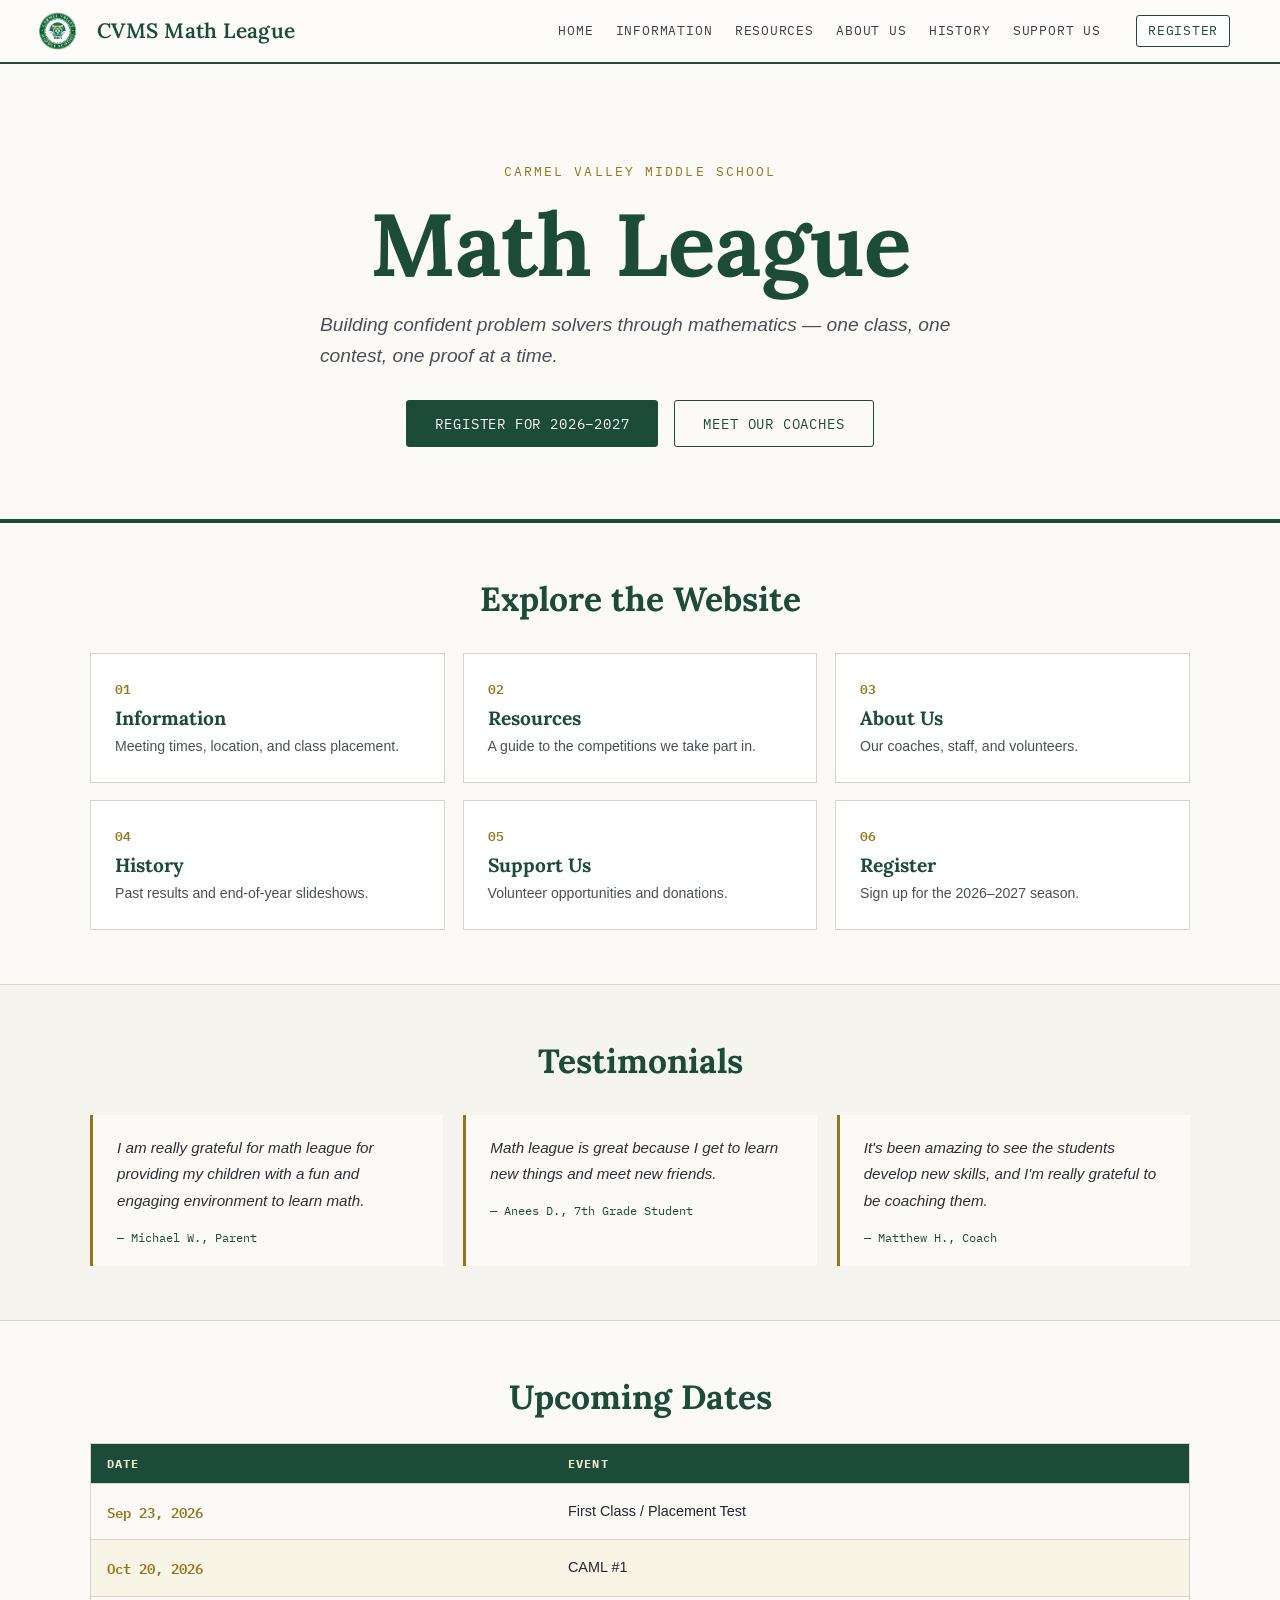
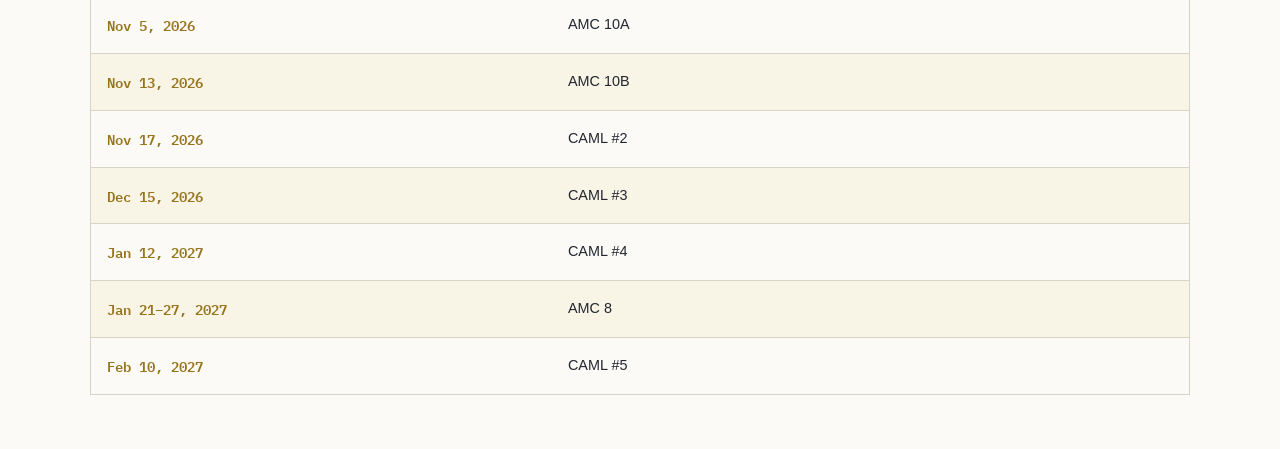
==== commit 39693fc7: "b =" ====
--- a/index.html
+++ b/index.html
@@ -88,7 +88,7 @@
           <a class="chapter-card" href="resources.html">
             <span class="chapter-card__num">02</span>
             <span class="chapter-card__title">Resources</span>
-            <span class="chapter-card__desc">Class material and a guide to our competitions.</span>
+            <span class="chapter-card__desc">A guide to the competitions we take part in.</span>
           </a>
           <a class="chapter-card" href="about.html">
             <span class="chapter-card__num">03</span>
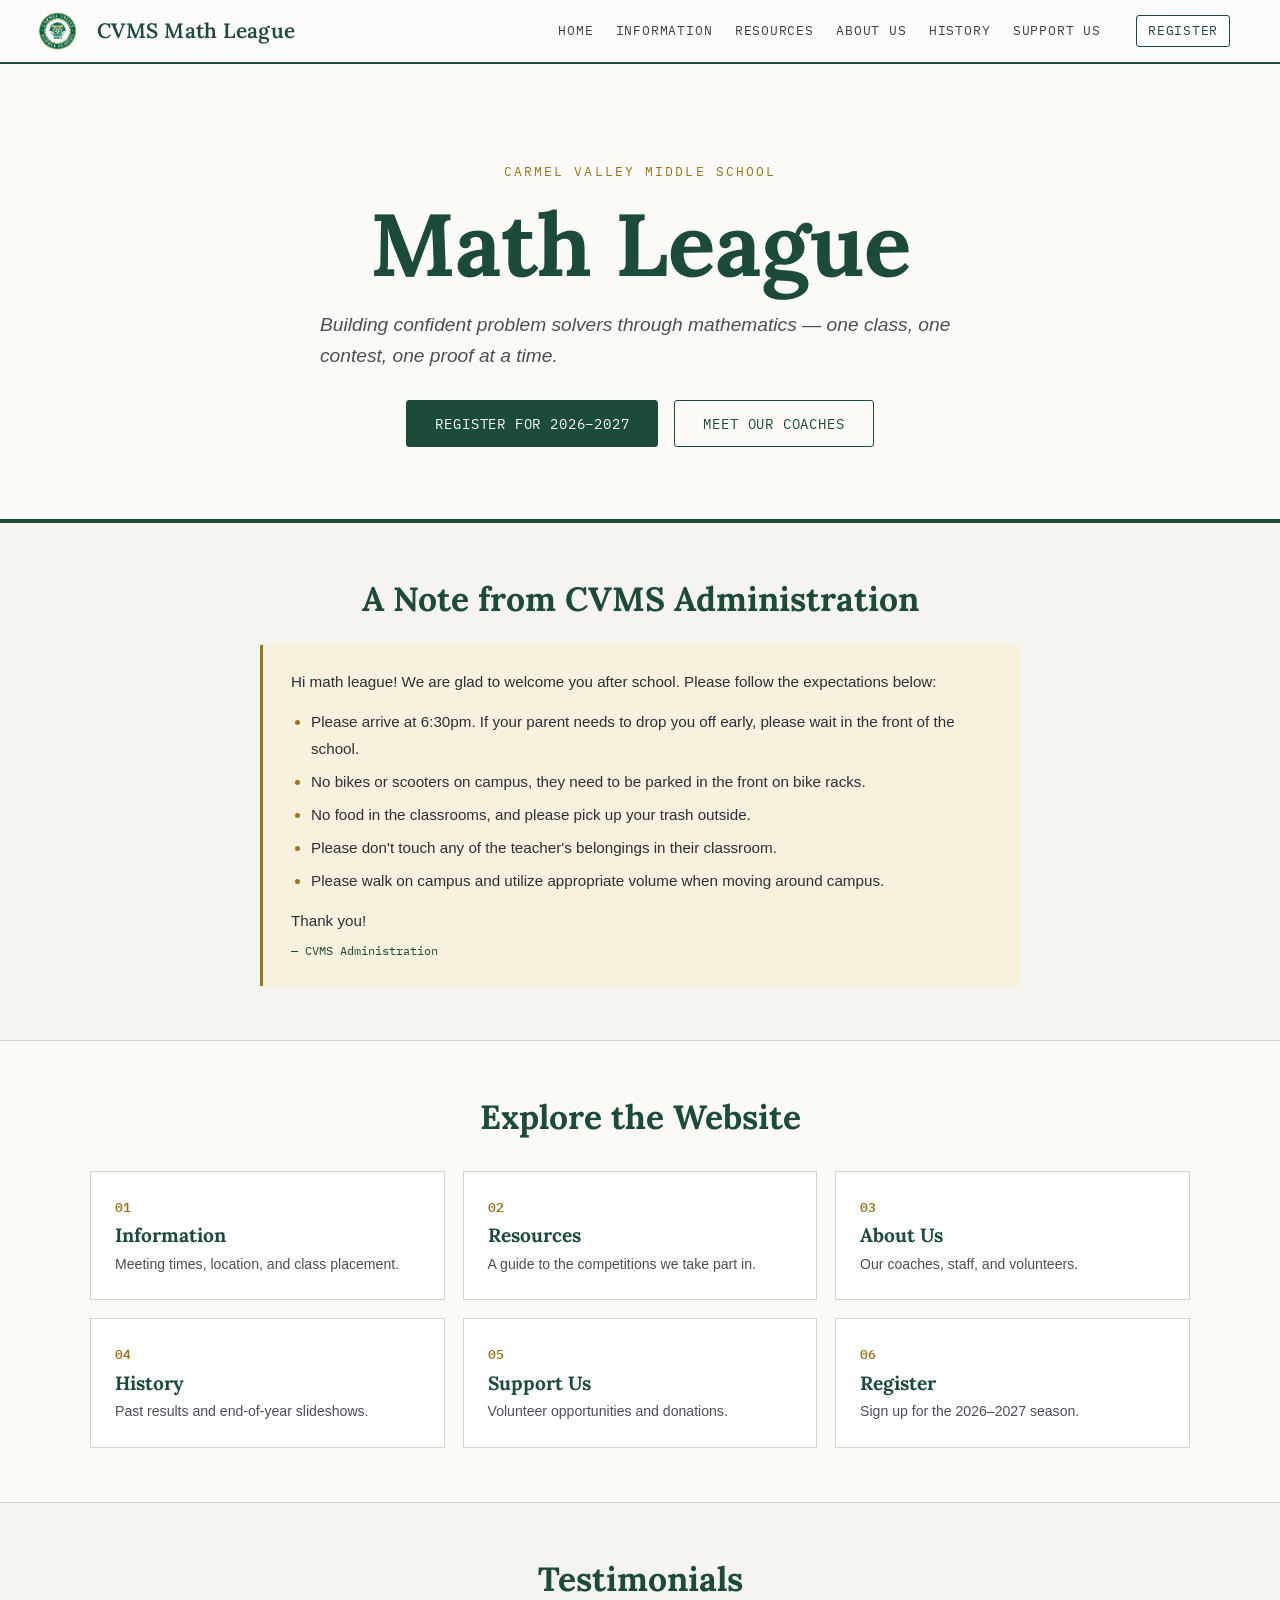
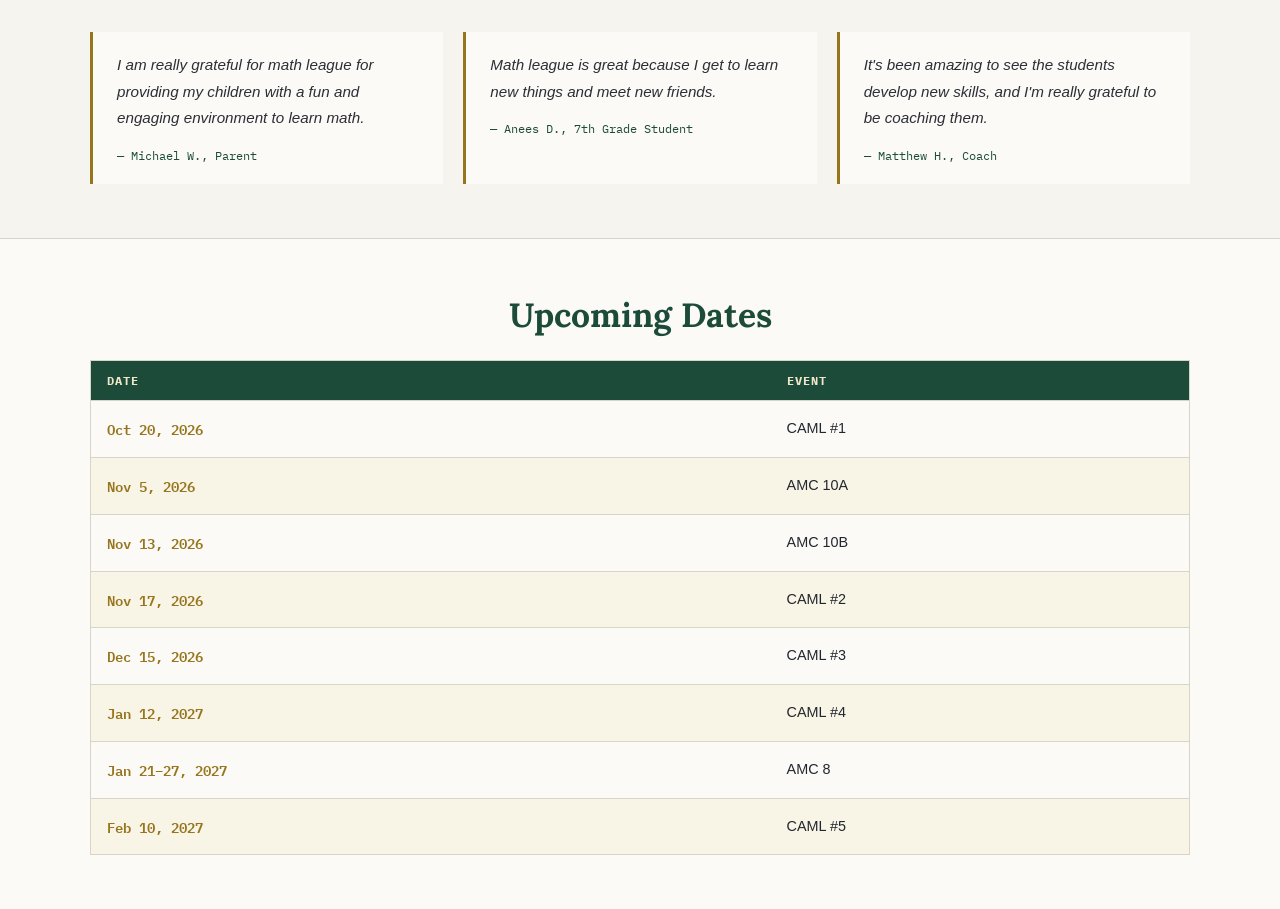
==== commit b223fe4c: "admin note" ====
--- a/index.html
+++ b/index.html
@@ -75,6 +75,42 @@
         <a href="about.html" class="cta-secondary">Meet Our Coaches</a>
       </div>
     </header>
+
+    <section class="home-section home-notice" id="expectations">
+      <div class="home-section__inner">
+        <h2>A Note from CVMS Administration</h2>
+        <div class="note-box">
+          <p>
+            Hi math league! We are glad to welcome you after school. Please
+            follow the expectations below:
+          </p>
+          <ul class="notice-list">
+            <li>
+              Please arrive at 6:30pm. If your parent needs to drop you off
+              early, please wait in the front of the school.
+            </li>
+            <li>
+              No bikes or scooters on campus, they need to be parked in the
+              front on bike racks.
+            </li>
+            <li>
+              No food in the classrooms, and please pick up your trash
+              outside.
+            </li>
+            <li>
+              Please don't touch any of the teacher's belongings in their
+              classroom.
+            </li>
+            <li>
+              Please walk on campus and utilize appropriate volume when moving
+              around campus.
+            </li>
+          </ul>
+          <p>Thank you!</p>
+          <p class="notice-signature">&mdash; CVMS Administration</p>
+        </div>
+      </div>
+    </section>
 
     <section class="home-section home-chapters">
       <div class="home-section__inner">
@@ -156,10 +192,6 @@
             </thead>
             <tbody>
               <tr>
-                <td class="doc-table__label">Sep 23, 2026</td>
-                <td>First Class / Placement Test</td>
-              </tr>
-              <tr>
                 <td class="doc-table__label">Oct 20, 2026</td>
                 <td>CAML #1</td>
               </tr>
--- a/home.css
+++ b/home.css
@@ -123,6 +123,43 @@
     background-color: #fbfaf7;
 }
 
+/* ── Administration notice ── */
+body.math-page .home-notice {
+    background-color: #f6f4ee;
+}
+
+body.math-page .home-notice .note-box {
+    max-width: 760px;
+    margin: 1.5rem auto 0;
+    padding: 1.5rem 1.75rem;
+}
+
+body.math-page .notice-list {
+    margin: 0.85rem 0;
+    padding-left: 1.25rem;
+}
+
+body.math-page .notice-list li {
+    font-size: 0.95rem;
+    line-height: 1.75;
+    color: #2c2f36;
+}
+
+body.math-page .notice-list li + li {
+    margin-top: 0.4rem;
+}
+
+body.math-page .notice-list li::marker {
+    color: #96751c;
+}
+
+body.math-page .home-notice .notice-signature {
+    font-family: 'IBM Plex Mono', monospace;
+    font-size: 0.78rem;
+    color: #1c4b3a;
+    margin-top: 0.35rem;
+}
+
 /* ── Chapter index ── */
 body.math-page .chapters-grid {
     display: grid;
